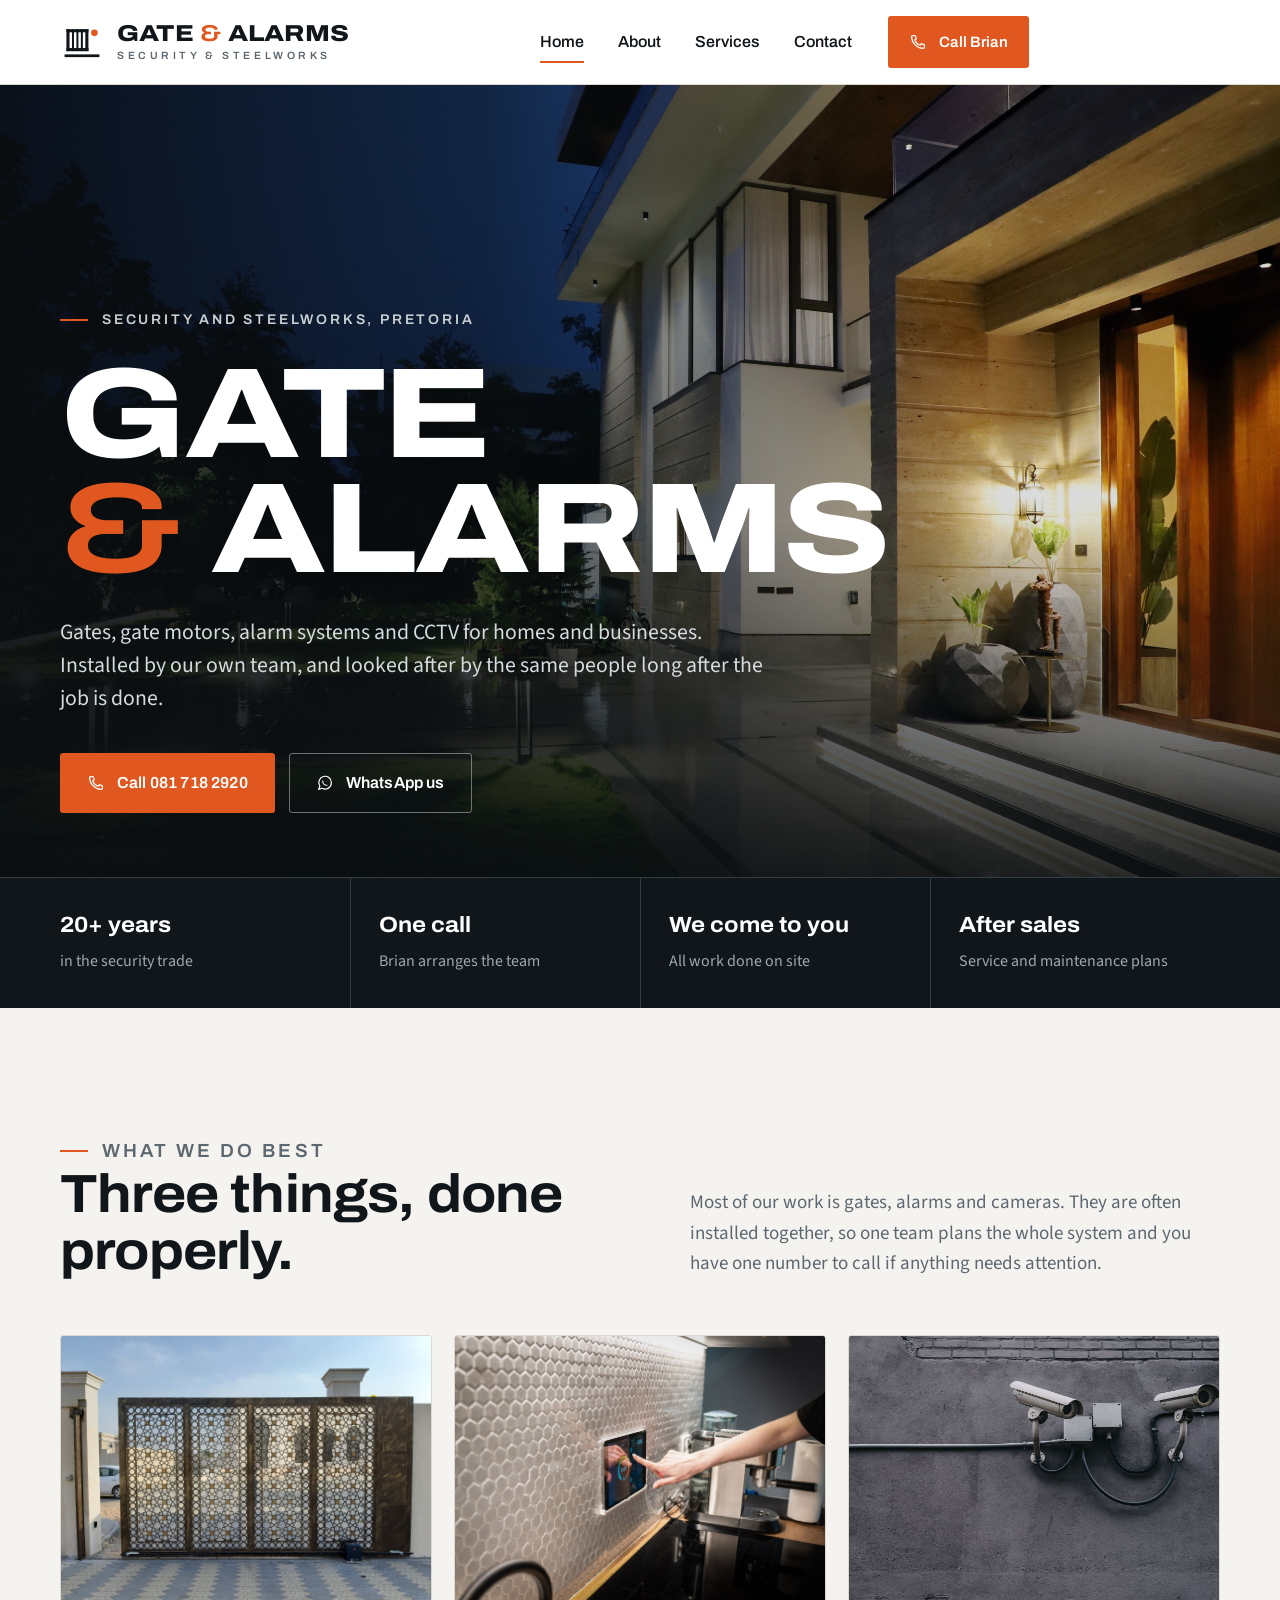
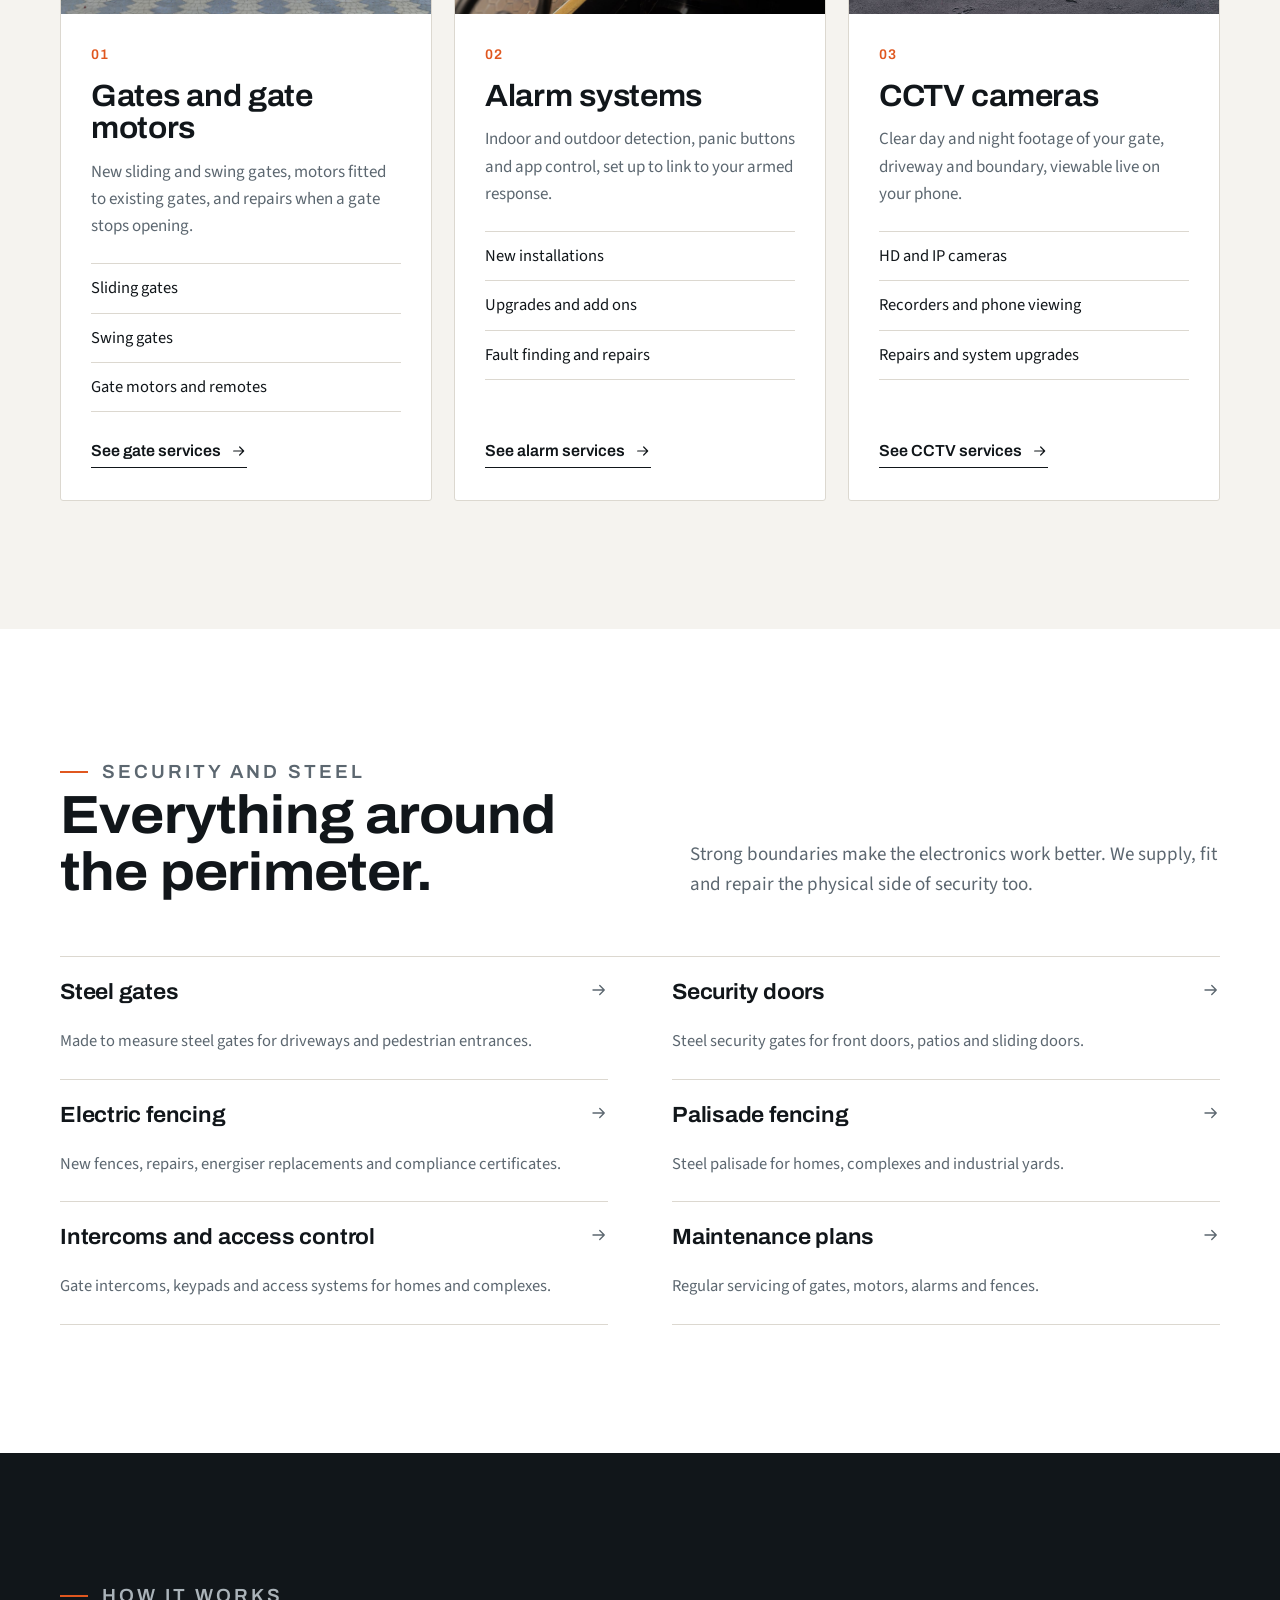
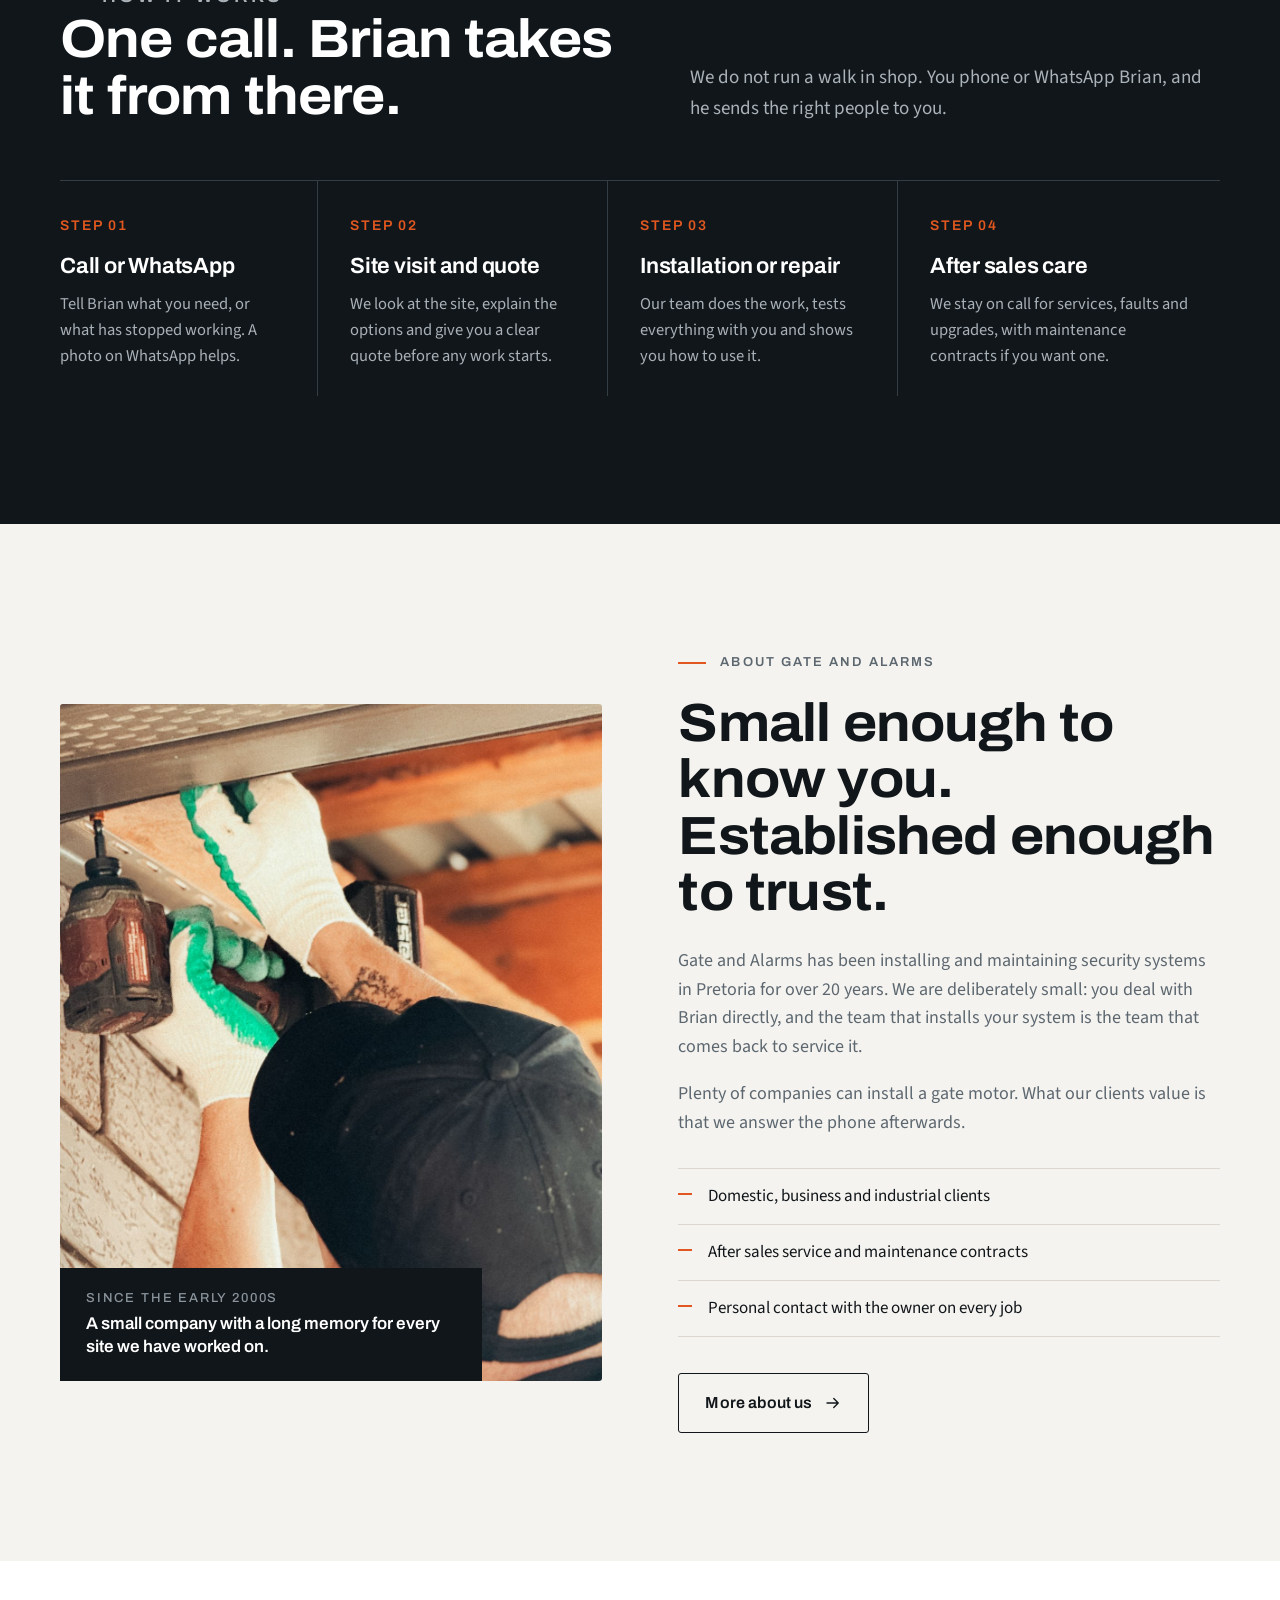
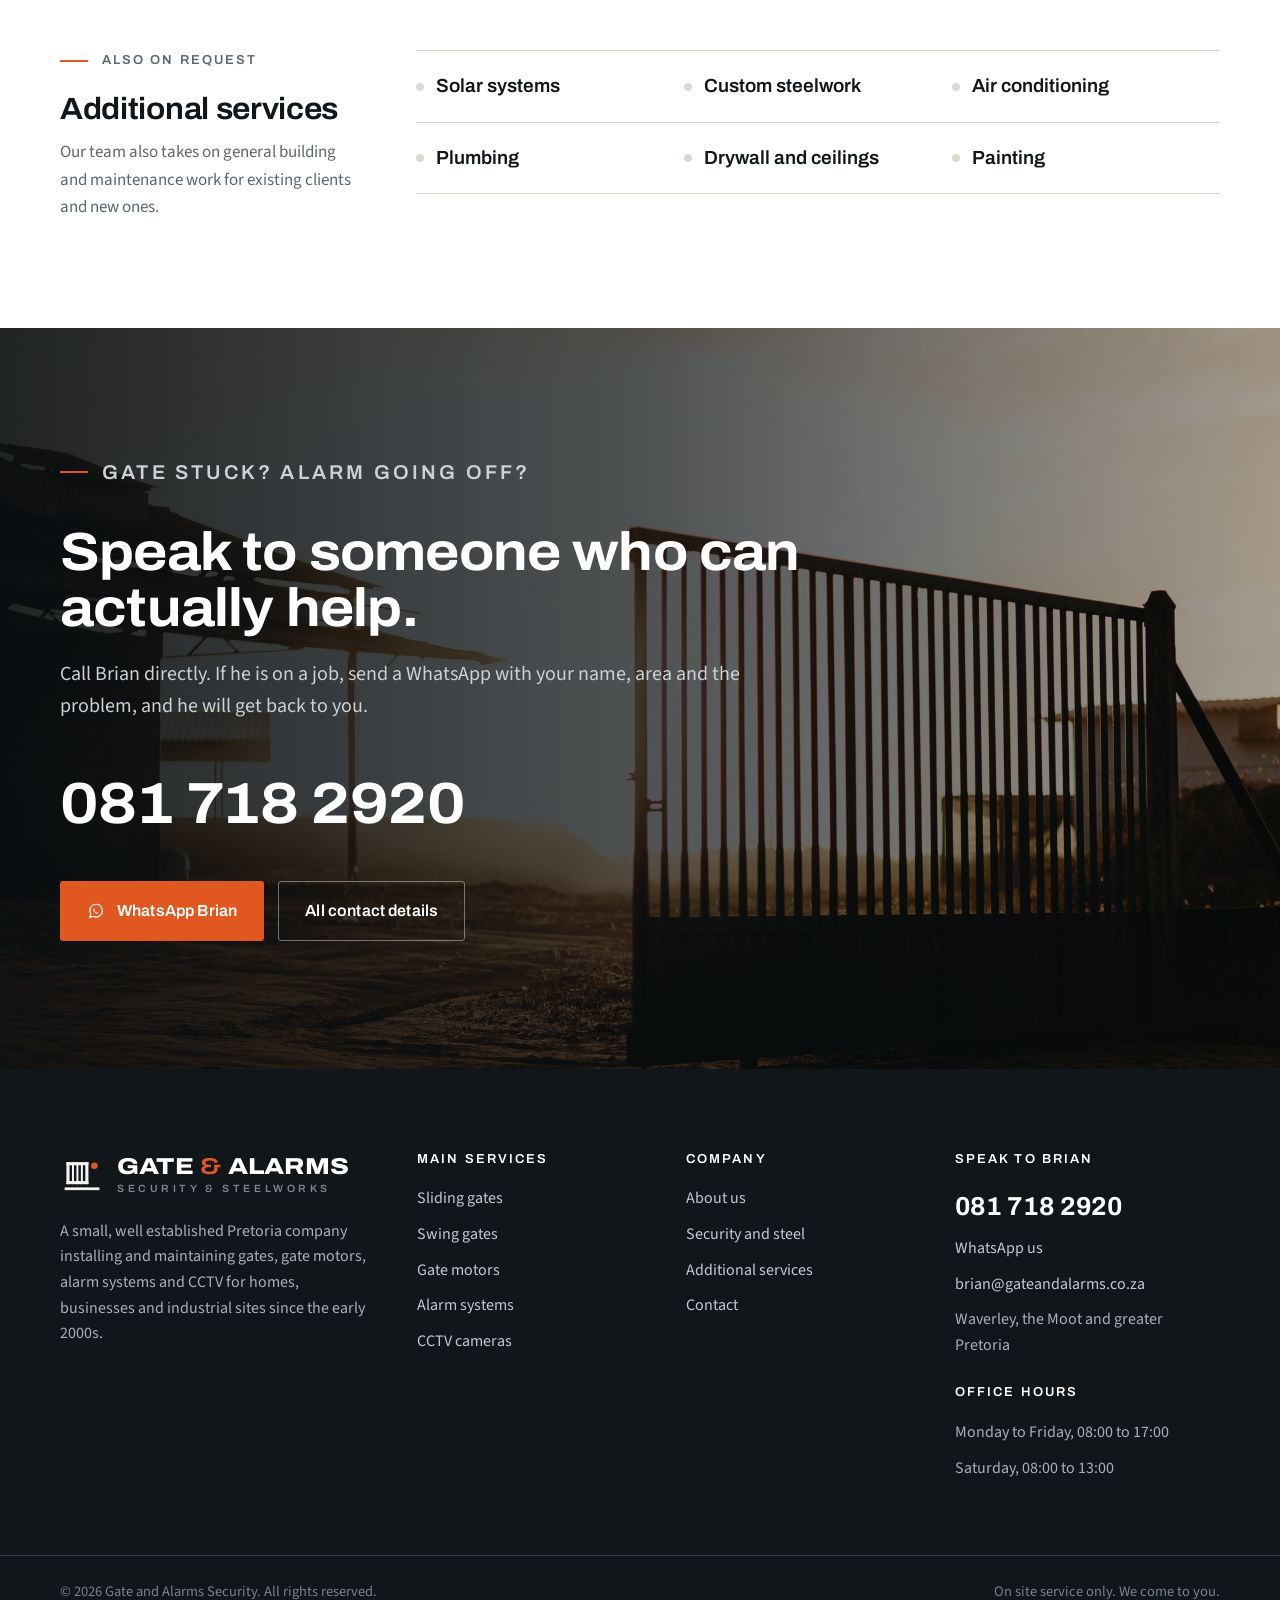
==== index.html @ 20f2a8ad "Gate and Alarms Security website Static four page site (home, about, services, contact) with a new l" ====
<!doctype html>
<html lang="en-ZA">
<head>
<meta charset="utf-8">
<meta name="viewport" content="width=device-width, initial-scale=1">
<title>Gate and Alarms Security | Gates, alarms and CCTV in Pretoria</title>
<meta name="description" content="Gate automation, gate motors, alarm systems and CCTV installed and maintained in Waverley, the Moot and greater Pretoria. Over 20 years in business. Call Brian on 081 718 2920.">
<meta name="theme-color" content="#11161a">
<meta property="og:title" content="Gate and Alarms Security | Gates, alarms and CCTV in Pretoria">
<meta property="og:description" content="Gate automation, gate motors, alarm systems and CCTV installed and maintained in Waverley, the Moot and greater Pretoria. Over 20 years in business. Call Brian on 081 718 2920.">
<meta property="og:type" content="website">
<meta property="og:image" content="assets/img/hero-house-night.jpg">
<link rel="icon" href="assets/brand/favicon.svg" type="image/svg+xml">
<link rel="icon" href="assets/brand/favicon-32.png" sizes="32x32" type="image/png">
<link rel="apple-touch-icon" href="assets/brand/apple-touch-icon.png">
<link rel="preconnect" href="https://fonts.googleapis.com">
<link rel="preconnect" href="https://fonts.gstatic.com" crossorigin>
<link href="https://fonts.googleapis.com/css2?family=Archivo:wdth,wght@62..125,400..900&amp;family=Source+Sans+3:wght@400;500;600&amp;display=swap" rel="stylesheet">
<link rel="stylesheet" href="assets/css/site.css">
<script type="application/ld+json">
{
  "@context": "https://schema.org",
  "@type": "LocalBusiness",
  "name": "Gate and Alarms Security",
  "description": "Gate automation, alarm systems, CCTV and steelwork for homes and businesses in Pretoria.",
  "telephone": "+27817182920",
  "email": "brian@gateandalarms.co.za",
  "url": "https://gateandalarms.co.za/",
  "areaServed": ["Waverley", "Pretoria Moot", "Pretoria"],
  "logo": "https://gateandalarms.co.za/assets/brand/icon-512.png"
}
</script>
</head>
<body data-page="index.html">
<header class="site-header">
  <div class="wrap">
    <a class="brand" href="index.html" aria-label="Gate and Alarms, home">
      <img src="assets/brand/mark.svg" alt="" width="44" height="44">
      <span class="brand-text">
        <span class="brand-name">Gate <em>&amp;</em> Alarms</span>
        <span class="brand-sub">Security &amp; Steelworks</span>
      </span>
    </a>
    <button class="nav-toggle" type="button" aria-label="Open menu" aria-expanded="false" aria-controls="site-nav"><span></span></button>
    <nav class="nav" id="site-nav" aria-label="Main">
      <div class="nav-links">
          <a href="index.html" aria-current="page">Home</a>
          <a href="about.html">About</a>
          <a href="services.html">Services</a>
          <a href="contact.html">Contact</a>
      </div>
      <a class="btn btn-signal" href="tel:+27817182920"><svg viewBox="0 0 24 24" fill="none" stroke="currentColor" stroke-width="1.6" stroke-linecap="round" stroke-linejoin="round" aria-hidden="true"><path d="M5 3.5h3.2l1.6 4.2-2.1 1.3a11 11 0 0 0 7.3 7.3l1.3-2.1 4.2 1.6V19a1.6 1.6 0 0 1-1.7 1.6A16.6 16.6 0 0 1 3.4 5.2 1.6 1.6 0 0 1 5 3.5z"/></svg>Call Brian</a>
    </nav>
    <div class="nav-scrim"></div>
  </div>
</header>
<main>
  <section class="hero">
    <div class="hero-media">
      <img src="assets/img/hero-house-night.jpg" alt="A modern home lit up at night" fetchpriority="high">
    </div>
    <div class="wrap">
      <p class="hero-kicker">Security and steelworks, Pretoria</p>
      <h1 class="hero-title"><span class="line">Gate</span><span class="line"><span class="amp">&amp;</span> Alarms</span></h1>
      <p class="hero-copy">Gates, gate motors, alarm systems and CCTV for homes and businesses. Installed by our own team, and looked after by the same people long after the job is done.</p>
      <div class="hero-actions">
        <a class="btn btn-signal" href="tel:+27817182920"><svg viewBox="0 0 24 24" fill="none" stroke="currentColor" stroke-width="1.6" stroke-linecap="round" stroke-linejoin="round" aria-hidden="true"><path d="M5 3.5h3.2l1.6 4.2-2.1 1.3a11 11 0 0 0 7.3 7.3l1.3-2.1 4.2 1.6V19a1.6 1.6 0 0 1-1.7 1.6A16.6 16.6 0 0 1 3.4 5.2 1.6 1.6 0 0 1 5 3.5z"/></svg>Call 081 718 2920</a>
        <a class="btn btn-ghost" href="https://wa.me/27817182920" target="_blank" rel="noopener"><svg viewBox="0 0 24 24" fill="none" stroke="currentColor" stroke-width="1.6" stroke-linecap="round" stroke-linejoin="round" aria-hidden="true"><path d="M20.5 11.6a8.4 8.4 0 0 1-12.4 7.4L3.5 20.5l1.6-4.4A8.4 8.4 0 1 1 20.5 11.6z"/><path d="M9 9.5c0 3 2.5 5.5 5.5 5.5"/></svg>WhatsApp us</a>
      </div>
    </div>
  </section>

  <div class="facts">
    <div class="wrap">
      <div class="fact"><strong>20+ years</strong><span>in the security trade</span></div>
      <div class="fact"><strong>One call</strong><span>Brian arranges the team</span></div>
      <div class="fact"><strong>We come to you</strong><span>All work done on site</span></div>
      <div class="fact"><strong>After sales</strong><span>Service and maintenance plans</span></div>
    </div>
  </div>

  <section class="section">
    <div class="wrap">
      <div class="section-head reveal">
        <div>
          <p class="label">What we do best</p>
          <h2 class="h-lg">Three things, done properly.</h2>
        </div>
        <p>Most of our work is gates, alarms and cameras. They are often installed together, so one team plans the whole system and you have one number to call if anything needs attention.</p>
      </div>

      <div class="core">
        <a class="core-card reveal" href="services.html#gates">
          <figure><img src="assets/img/sliding-gate.jpg" alt="An automated sliding gate with a decorative steel panel" loading="lazy"></figure>
          <div class="core-body">
            <span class="num">01</span>
            <h3 class="h-md">Gates and gate motors</h3>
            <p>New sliding and swing gates, motors fitted to existing gates, and repairs when a gate stops opening.</p>
            <ul>
              <li>Sliding gates</li>
              <li>Swing gates</li>
              <li>Gate motors and remotes</li>
            </ul>
            <span class="arrow-link">See gate services <svg viewBox="0 0 24 24" fill="none" stroke="currentColor" stroke-width="1.8" stroke-linecap="round" stroke-linejoin="round" aria-hidden="true"><path d="M4 12h15M13 6l6 6-6 6"/></svg></span>
          </div>
        </a>
        <a class="core-card reveal" href="services.html#alarm-systems">
          <figure><img src="assets/img/alarm-panel.jpg" alt="A homeowner using a wall mounted touchscreen security panel" loading="lazy"></figure>
          <div class="core-body">
            <span class="num">02</span>
            <h3 class="h-md">Alarm systems</h3>
            <p>Indoor and outdoor detection, panic buttons and app control, set up to link to your armed response.</p>
            <ul>
              <li>New installations</li>
              <li>Upgrades and add ons</li>
              <li>Fault finding and repairs</li>
            </ul>
            <span class="arrow-link">See alarm services <svg viewBox="0 0 24 24" fill="none" stroke="currentColor" stroke-width="1.8" stroke-linecap="round" stroke-linejoin="round" aria-hidden="true"><path d="M4 12h15M13 6l6 6-6 6"/></svg></span>
          </div>
        </a>
        <a class="core-card reveal" href="services.html#cctv">
          <figure><img src="assets/img/cctv-wall.jpg" alt="Two security cameras mounted on a grey wall" loading="lazy"></figure>
          <div class="core-body">
            <span class="num">03</span>
            <h3 class="h-md">CCTV cameras</h3>
            <p>Clear day and night footage of your gate, driveway and boundary, viewable live on your phone.</p>
            <ul>
              <li>HD and IP cameras</li>
              <li>Recorders and phone viewing</li>
              <li>Repairs and system upgrades</li>
            </ul>
            <span class="arrow-link">See CCTV services <svg viewBox="0 0 24 24" fill="none" stroke="currentColor" stroke-width="1.8" stroke-linecap="round" stroke-linejoin="round" aria-hidden="true"><path d="M4 12h15M13 6l6 6-6 6"/></svg></span>
          </div>
        </a>
      </div>
    </div>
  </section>

  <section class="section section-white">
    <div class="wrap">
      <div class="section-head reveal">
        <div>
          <p class="label">Security and steel</p>
          <h2 class="h-lg">Everything around the perimeter.</h2>
        </div>
        <p>Strong boundaries make the electronics work better. We supply, fit and repair the physical side of security too.</p>
      </div>
      <div class="ruled reveal">
        <a href="services.html#steel-gates"><h3>Steel gates</h3><svg viewBox="0 0 24 24" fill="none" stroke="currentColor" stroke-width="1.8" stroke-linecap="round" stroke-linejoin="round" aria-hidden="true"><path d="M4 12h15M13 6l6 6-6 6"/></svg><p>Made to measure steel gates for driveways and pedestrian entrances.</p></a>
        <a href="services.html#security-doors"><h3>Security doors</h3><svg viewBox="0 0 24 24" fill="none" stroke="currentColor" stroke-width="1.8" stroke-linecap="round" stroke-linejoin="round" aria-hidden="true"><path d="M4 12h15M13 6l6 6-6 6"/></svg><p>Steel security gates for front doors, patios and sliding doors.</p></a>
        <a href="services.html#electric-fencing"><h3>Electric fencing</h3><svg viewBox="0 0 24 24" fill="none" stroke="currentColor" stroke-width="1.8" stroke-linecap="round" stroke-linejoin="round" aria-hidden="true"><path d="M4 12h15M13 6l6 6-6 6"/></svg><p>New fences, repairs, energiser replacements and compliance certificates.</p></a>
        <a href="services.html#palisade-fencing"><h3>Palisade fencing</h3><svg viewBox="0 0 24 24" fill="none" stroke="currentColor" stroke-width="1.8" stroke-linecap="round" stroke-linejoin="round" aria-hidden="true"><path d="M4 12h15M13 6l6 6-6 6"/></svg><p>Steel palisade for homes, complexes and industrial yards.</p></a>
        <a href="services.html#access-control"><h3>Intercoms and access control</h3><svg viewBox="0 0 24 24" fill="none" stroke="currentColor" stroke-width="1.8" stroke-linecap="round" stroke-linejoin="round" aria-hidden="true"><path d="M4 12h15M13 6l6 6-6 6"/></svg><p>Gate intercoms, keypads and access systems for homes and complexes.</p></a>
        <a href="services.html#maintenance"><h3>Maintenance plans</h3><svg viewBox="0 0 24 24" fill="none" stroke="currentColor" stroke-width="1.8" stroke-linecap="round" stroke-linejoin="round" aria-hidden="true"><path d="M4 12h15M13 6l6 6-6 6"/></svg><p>Regular servicing of gates, motors, alarms and fences.</p></a>
      </div>
    </div>
  </section>

  <section class="section section-dark on-dark">
    <div class="wrap">
      <div class="section-head reveal">
        <div>
          <p class="label">How it works</p>
          <h2 class="h-lg">One call. Brian takes it from there.</h2>
        </div>
        <p>We do not run a walk in shop. You phone or WhatsApp Brian, and he sends the right people to you.</p>
      </div>
      <div class="steps reveal">
        <div class="step"><span class="n">STEP 01</span><h3>Call or WhatsApp</h3><p>Tell Brian what you need, or what has stopped working. A photo on WhatsApp helps.</p></div>
        <div class="step"><span class="n">STEP 02</span><h3>Site visit and quote</h3><p>We look at the site, explain the options and give you a clear quote before any work starts.</p></div>
        <div class="step"><span class="n">STEP 03</span><h3>Installation or repair</h3><p>Our team does the work, tests everything with you and shows you how to use it.</p></div>
        <div class="step"><span class="n">STEP 04</span><h3>After sales care</h3><p>We stay on call for services, faults and upgrades, with maintenance contracts if you want one.</p></div>
      </div>
    </div>
  </section>

  <section class="section">
    <div class="wrap split">
      <div class="split-media reveal">
        <img src="assets/img/technician.jpg" alt="A technician installing a fitting under a roof overhang" loading="lazy">
        <div class="caption"><small>Since the early 2000s</small>A small company with a long memory for every site we have worked on.</div>
      </div>
      <div class="split-body reveal">
        <p class="label">About Gate and Alarms</p>
        <h2 class="h-lg">Small enough to know you. Established enough to trust.</h2>
        <p>Gate and Alarms has been installing and maintaining security systems in Pretoria for over 20 years. We are deliberately small: you deal with Brian directly, and the team that installs your system is the team that comes back to service it.</p>
        <p>Plenty of companies can install a gate motor. What our clients value is that we answer the phone afterwards.</p>
        <ul class="checks">
          <li>Domestic, business and industrial clients</li>
          <li>After sales service and maintenance contracts</li>
          <li>Personal contact with the owner on every job</li>
        </ul>
        <a class="btn btn-line" href="about.html">More about us <svg viewBox="0 0 24 24" fill="none" stroke="currentColor" stroke-width="1.8" stroke-linecap="round" stroke-linejoin="round" aria-hidden="true"><path d="M4 12h15M13 6l6 6-6 6"/></svg></a>
      </div>
    </div>
  </section>

  <section class="section-tight section-white">
    <div class="wrap extras">
      <div class="reveal">
        <p class="label">Also on request</p>
        <h2 class="h-md">Additional services</h2>
        <p style="color:var(--steel);margin-top:14px;font-size:17px">Our team also takes on general building and maintenance work for existing clients and new ones.</p>
      </div>
      <div class="extras-list reveal">
        <a href="services.html#solar">Solar systems</a>
        <a href="services.html#custom-steelwork">Custom steelwork</a>
        <a href="services.html#air-conditioning">Air conditioning</a>
        <a href="services.html#plumbing">Plumbing</a>
        <a href="services.html#drywall">Drywall and ceilings</a>
        <a href="services.html#painting">Painting</a>
      </div>
    </div>
  </section>

  <section class="band">
    <img src="assets/img/gate-sunset.jpg" alt="" loading="lazy">
    <div class="wrap">
      <p class="label">Gate stuck? Alarm going off?</p>
      <h2 class="h-lg">Speak to someone who can actually help.</h2>
      <p>Call Brian directly. If he is on a job, send a WhatsApp with your name, area and the problem, and he will get back to you.</p>
      <a class="phone-big" href="tel:+27817182920">081 718 2920</a>
      <div class="hero-actions">
        <a class="btn btn-signal" href="https://wa.me/27817182920" target="_blank" rel="noopener"><svg viewBox="0 0 24 24" fill="none" stroke="currentColor" stroke-width="1.6" stroke-linecap="round" stroke-linejoin="round" aria-hidden="true"><path d="M20.5 11.6a8.4 8.4 0 0 1-12.4 7.4L3.5 20.5l1.6-4.4A8.4 8.4 0 1 1 20.5 11.6z"/><path d="M9 9.5c0 3 2.5 5.5 5.5 5.5"/></svg>WhatsApp Brian</a>
        <a class="btn btn-ghost" href="contact.html">All contact details</a>
      </div>
    </div>
  </section>
</main>
<footer class="site-footer">
  <div class="wrap">
    <div class="footer-grid">
      <div class="footer-about">
        <a class="brand" href="index.html" aria-label="Gate and Alarms, home">
      <img src="assets/brand/mark-light.svg" alt="" width="44" height="44">
      <span class="brand-text">
        <span class="brand-name">Gate <em>&amp;</em> Alarms</span>
        <span class="brand-sub">Security &amp; Steelworks</span>
      </span>
    </a>
        <p>A small, well established Pretoria company installing and maintaining gates, gate motors, alarm systems and CCTV for homes, businesses and industrial sites since the early 2000s.</p>
      </div>
      <div>
        <h4>Main services</h4>
        <ul>
          <li><a href="services.html#sliding-gates">Sliding gates</a></li>
          <li><a href="services.html#swing-gates">Swing gates</a></li>
          <li><a href="services.html#gate-motors">Gate motors</a></li>
          <li><a href="services.html#alarm-systems">Alarm systems</a></li>
          <li><a href="services.html#cctv">CCTV cameras</a></li>
        </ul>
      </div>
      <div>
        <h4>Company</h4>
        <ul>
          <li><a href="about.html">About us</a></li>
          <li><a href="services.html#security">Security and steel</a></li>
          <li><a href="services.html#additional">Additional services</a></li>
          <li><a href="contact.html">Contact</a></li>
        </ul>
      </div>
      <div>
        <h4>Speak to Brian</h4>
        <a class="footer-phone" href="tel:+27817182920">081 718 2920</a>
        <ul>
          <li><a href="https://wa.me/27817182920" target="_blank" rel="noopener">WhatsApp us</a></li>
          <li><a href="mailto:brian@gateandalarms.co.za">brian@gateandalarms.co.za</a></li>
          <li>Waverley, the Moot and greater Pretoria</li>
        </ul>
        <h4 style="margin-top:28px">Office hours</h4>
        <ul>
          <li>Monday to Friday, 08:00 to 17:00</li>
          <li>Saturday, 08:00 to 13:00</li>
        </ul>
      </div>
    </div>
  </div>
  <div class="footer-base">
    <div class="wrap">
      <span>&copy; <span data-year>2026</span> Gate and Alarms Security. All rights reserved.</span>
      <span>On site service only. We come to you.</span>
    </div>
  </div>
</footer>
<div class="float-call">
  <a class="btn btn-signal" href="tel:+27817182920"><svg viewBox="0 0 24 24" fill="none" stroke="currentColor" stroke-width="1.6" stroke-linecap="round" stroke-linejoin="round" aria-hidden="true"><path d="M5 3.5h3.2l1.6 4.2-2.1 1.3a11 11 0 0 0 7.3 7.3l1.3-2.1 4.2 1.6V19a1.6 1.6 0 0 1-1.7 1.6A16.6 16.6 0 0 1 3.4 5.2 1.6 1.6 0 0 1 5 3.5z"/></svg>Call</a>
  <a class="btn btn-ink" href="https://wa.me/27817182920" target="_blank" rel="noopener"><svg viewBox="0 0 24 24" fill="none" stroke="currentColor" stroke-width="1.6" stroke-linecap="round" stroke-linejoin="round" aria-hidden="true"><path d="M20.5 11.6a8.4 8.4 0 0 1-12.4 7.4L3.5 20.5l1.6-4.4A8.4 8.4 0 1 1 20.5 11.6z"/><path d="M9 9.5c0 3 2.5 5.5 5.5 5.5"/></svg>WhatsApp</a>
</div>
<script src="assets/js/site.js"></script>
</body>
</html>
---- assets/css/site.css ----
/* Gate & Alarms Security: site styles */

:root {
  --ink: #11161a;
  --ink-2: #1a2126;
  --ink-3: #252e34;
  --steel: #5c6770;
  --steel-2: #8a949c;
  --line: #dcd8d0;
  --line-dark: #333d44;
  --paper: #f5f3ef;
  --paper-2: #ece9e3;
  --white: #ffffff;
  --signal: #e0571f;
  --signal-ink: #c44a17;

  --display: "Archivo", "Helvetica Neue", Arial, sans-serif;
  --body: "Source Sans 3", "Helvetica Neue", Arial, sans-serif;

  --wrap: 1240px;
  --gutter: clamp(16px, 4vw, 40px);
  --radius: 3px;
  --ease: cubic-bezier(.2, .7, .2, 1);
}

*, *::before, *::after { box-sizing: border-box; }
html { -webkit-text-size-adjust: 100%; scroll-behavior: smooth; scroll-padding-top: 96px; }
body {
  margin: 0;
  background: var(--paper);
  color: var(--ink);
  font-family: var(--body);
  font-size: 18px;
  line-height: 1.6;
  font-variant-numeric: lining-nums;
  -webkit-font-smoothing: antialiased;
  overflow-x: hidden;
}
img { display: block; max-width: 100%; height: auto; }
a { color: inherit; }
p { margin: 0 0 1em; }
h1, h2, h3, h4 { font-family: var(--display); margin: 0; line-height: 1.05; letter-spacing: -0.01em; }
ul { margin: 0; padding: 0; list-style: none; }
::selection { background: var(--signal); color: var(--white); }

.wrap { width: 100%; max-width: var(--wrap); margin: 0 auto; padding: 0 var(--gutter); }
.sr-only { position: absolute; width: 1px; height: 1px; overflow: hidden; clip: rect(0 0 0 0); white-space: nowrap; }

/* ---------- Type helpers ---------- */
.label {
  font-family: var(--display);
  font-size: 13px;
  font-weight: 600;
  letter-spacing: .16em;
  text-transform: uppercase;
  color: var(--steel);
  display: flex;
  align-items: center;
  gap: 14px;
  margin-bottom: 22px;
}
.label::before { content: ""; width: 28px; height: 2px; background: var(--signal); flex: none; }
.on-dark .label { color: var(--steel-2); }

.h-xl { font-size: clamp(40px, 6vw, 76px); font-weight: 700; font-stretch: 112%; letter-spacing: -0.02em; }
.h-lg { font-size: clamp(32px, 4.2vw, 54px); font-weight: 700; font-stretch: 108%; letter-spacing: -0.015em; }
.h-md { font-size: clamp(24px, 2.4vw, 32px); font-weight: 650; font-stretch: 104%; }
.h-sm { font-size: 21px; font-weight: 650; font-stretch: 102%; letter-spacing: 0; }
.lead { font-size: clamp(19px, 1.6vw, 22px); line-height: 1.55; color: var(--steel); max-width: 40em; }
.on-dark .lead { color: #b8c0c6; }
.accent { color: var(--signal); }

/* ---------- Buttons and links ---------- */
.btn {
  display: inline-flex;
  align-items: center;
  gap: 12px;
  font-family: var(--display);
  font-weight: 600;
  font-size: 16px;
  letter-spacing: .01em;
  text-decoration: none;
  padding: 16px 26px;
  border-radius: var(--radius);
  border: 1.5px solid transparent;
  transition: background .25s var(--ease), color .25s var(--ease), border-color .25s var(--ease);
  white-space: nowrap;
}
.btn svg { width: 18px; height: 18px; flex: none; }
.btn-signal { background: var(--signal); color: var(--white); }
.btn-signal:hover { background: var(--signal-ink); }
.btn-ink { background: var(--ink); color: var(--white); }
.btn-ink:hover { background: var(--ink-3); }
.btn-ghost { border-color: rgba(255,255,255,.4); color: var(--white); }
.btn-ghost:hover { border-color: var(--white); background: rgba(255,255,255,.06); }
.btn-line { border-color: var(--ink); color: var(--ink); }
.btn-line:hover { background: var(--ink); color: var(--white); }

.arrow-link {
  font-family: var(--display);
  font-weight: 600;
  font-size: 16px;
  text-decoration: none;
  display: inline-flex;
  align-items: center;
  gap: 10px;
  border-bottom: 1.5px solid currentColor;
  padding-bottom: 3px;
}
.arrow-link svg { width: 16px; height: 16px; transition: transform .25s var(--ease); }
.arrow-link:hover svg { transform: translateX(4px); }

/* ---------- Top bar ---------- */
.topbar { background: var(--ink); color: #aeb7bd; font-size: 14.5px; }
.topbar .wrap { display: flex; justify-content: space-between; align-items: center; min-height: 40px; gap: 20px; }
.topbar a { text-decoration: none; color: #d9dee1; }
.topbar a:hover { color: var(--white); }
.topbar-links { display: flex; gap: 28px; }
.topbar-links span { color: #6f7a82; margin-right: 8px; }

/* ---------- Header ---------- */
.site-header {
  position: sticky;
  top: 0;
  z-index: 50;
  background: var(--white);
  border-bottom: 1px solid var(--line);
  transition: box-shadow .3s var(--ease);
}
.site-header.scrolled { box-shadow: 0 8px 30px rgba(17,22,26,.08); }
.site-header .wrap { display: flex; align-items: center; justify-content: space-between; height: 84px; gap: 24px; }

.brand { display: flex; align-items: center; gap: 13px; text-decoration: none; color: var(--ink); }
.brand img { width: 44px; height: 44px; }
.brand-text { display: flex; flex-direction: column; line-height: 1; }
.brand-name {
  font-family: var(--display);
  font-weight: 800;
  font-stretch: 118%;
  font-size: 23px;
  letter-spacing: .01em;
  text-transform: uppercase;
}
.brand-name em { font-style: normal; color: var(--signal); font-weight: 700; }
.brand-sub {
  font-family: var(--display);
  font-size: 10.5px;
  font-weight: 600;
  letter-spacing: .34em;
  text-transform: uppercase;
  color: var(--steel);
  margin-top: 6px;
}

.nav { display: flex; align-items: center; gap: 36px; }
.nav-links { display: flex; gap: 34px; }
.nav-links a {
  font-family: var(--display);
  font-weight: 550;
  font-size: 16px;
  text-decoration: none;
  color: var(--ink);
  padding: 8px 0;
  position: relative;
}
.nav-links a::after {
  content: "";
  position: absolute;
  left: 0; right: 0; bottom: 0;
  height: 2px;
  background: var(--signal);
  transform: scaleX(0);
  transform-origin: left;
  transition: transform .3s var(--ease);
}
.nav-links a:hover::after, .nav-links a[aria-current="page"]::after { transform: scaleX(1); }
.nav .btn { padding: 13px 20px; font-size: 15px; }

.nav-toggle {
  display: none;
  background: none;
  border: 0;
  width: 44px; height: 44px;
  padding: 0;
  cursor: pointer;
  position: relative;
}
.nav-toggle span, .nav-toggle span::before, .nav-toggle span::after {
  position: absolute; left: 10px; width: 24px; height: 2px; background: var(--ink); content: "";
  transition: transform .3s var(--ease), opacity .2s;
}
.nav-toggle span { top: 21px; }
.nav-toggle span::before { left: 0; top: -7px; }
.nav-toggle span::after { left: 0; top: 7px; }
.nav-open .nav-toggle span { background: transparent; }
.nav-open .nav-toggle span::before { transform: translateY(7px) rotate(45deg); }
.nav-open .nav-toggle span::after { transform: translateY(-7px) rotate(-45deg); }

/* ---------- Hero (home) ---------- */
.hero {
  position: relative;
  color: var(--white);
  background: var(--ink);
  min-height: min(88vh, 860px);
  display: flex;
  align-items: flex-end;
  overflow: hidden;
}
.hero-media { position: absolute; inset: 0; }
.hero-media img { width: 100%; height: 100%; object-fit: cover; object-position: 60% 50%; }
.hero-media::after {
  content: "";
  position: absolute; inset: 0;
  background:
    linear-gradient(90deg, rgba(10,14,17,.92) 0%, rgba(10,14,17,.72) 38%, rgba(10,14,17,.15) 75%),
    linear-gradient(0deg, rgba(10,14,17,.85) 0%, rgba(10,14,17,0) 45%);
}
.hero .wrap { position: relative; padding-top: 120px; padding-bottom: 64px; }
.hero-kicker {
  font-family: var(--display);
  font-size: 14px;
  font-weight: 600;
  letter-spacing: .2em;
  text-transform: uppercase;
  color: #c9d0d4;
  margin-bottom: 26px;
  display: flex; align-items: center; gap: 14px;
}
.hero-kicker::before { content: ""; width: 28px; height: 2px; background: var(--signal); }
.hero-title {
  font-size: clamp(54px, 10vw, 136px);
  font-weight: 800;
  font-stretch: 122%;
  line-height: .9;
  letter-spacing: -0.025em;
  text-transform: uppercase;
  margin-bottom: 30px;
}
.hero-title .amp { color: var(--signal); font-weight: 700; }
.hero-title .line { display: block; white-space: nowrap; }
.hero-copy { font-size: clamp(19px, 1.7vw, 23px); line-height: 1.5; max-width: 33em; color: #d5dbde; margin-bottom: 38px; }
.hero-actions { display: flex; flex-wrap: wrap; gap: 14px; }

.facts { background: var(--ink); color: var(--white); border-top: 1px solid var(--line-dark); }
.facts .wrap { display: grid; grid-template-columns: repeat(4, 1fr); }
.fact { padding: 30px 28px 32px; border-left: 1px solid var(--line-dark); }
.fact:first-child { border-left: 0; padding-left: 0; }
.fact strong { display: block; font-family: var(--display); font-size: 22px; font-weight: 700; font-stretch: 108%; margin-bottom: 4px; }
.fact span { color: #9ea8af; font-size: 16px; }

/* ---------- Sections ---------- */
.section { padding: clamp(72px, 10vw, 132px) 0; }
.section-tight { padding: clamp(56px, 7vw, 92px) 0; }
.section-white { background: var(--white); }
.section-dark { background: var(--ink); color: var(--white); }
.section-head { display: grid; grid-template-columns: 1.1fr 1fr; gap: 48px; align-items: end; margin-bottom: 56px; }
.section-head p { color: var(--steel); margin: 0; font-size: 19px; }
.on-dark .section-head p, .section-dark .section-head p { color: #aab3b9; }

/* Core services: photo panels */
.core { display: grid; grid-template-columns: repeat(3, 1fr); gap: 22px; }
.core-card { display: flex; flex-direction: column; background: var(--white); text-decoration: none; color: var(--ink); border: 1px solid var(--line); border-radius: var(--radius); overflow: hidden; transition: border-color .3s var(--ease), transform .4s var(--ease); }
.core-card:hover { border-color: var(--ink); }
.core-card figure { margin: 0; aspect-ratio: 4 / 3; overflow: hidden; background: var(--paper-2); }
.core-card figure img { width: 100%; height: 100%; object-fit: cover; transition: transform .8s var(--ease); }
.core-card:hover figure img { transform: scale(1.04); }
.core-body { padding: 30px 30px 32px; display: flex; flex-direction: column; flex: 1; }
.core-body .num { font-family: var(--display); font-weight: 600; font-size: 14px; color: var(--signal); letter-spacing: .1em; margin-bottom: 14px; }
.core-body h3 { margin-bottom: 14px; }
.core-body p { color: var(--steel); font-size: 17px; }
.core-body ul { margin: 6px 0 26px; border-top: 1px solid var(--line); }
.core-body li { padding: 11px 0; border-bottom: 1px solid var(--line); font-size: 16.5px; display: flex; justify-content: space-between; gap: 12px; }
.core-body .arrow-link { margin-top: auto; align-self: flex-start; }

/* Ruled list of secondary services */
.ruled { display: grid; grid-template-columns: repeat(2, 1fr); column-gap: 64px; border-top: 1px solid var(--line); }
.ruled a, .ruled div.item {
  display: grid;
  grid-template-columns: 1fr auto;
  align-items: baseline;
  gap: 18px;
  padding: 24px 0;
  border-bottom: 1px solid var(--line);
  text-decoration: none;
  color: var(--ink);
}
.ruled h3 { font-size: 22px; font-weight: 650; font-stretch: 104%; }
.ruled p { grid-column: 1 / -1; margin: 6px 0 0; color: var(--steel); font-size: 16.5px; max-width: 34em; }
.ruled svg { width: 18px; height: 18px; color: var(--steel); transition: transform .25s var(--ease), color .25s; }
.ruled a:hover svg { transform: translateX(4px); color: var(--signal); }
.ruled a:hover h3 { color: var(--signal-ink); }

/* Process steps */
.steps { display: grid; grid-template-columns: repeat(4, 1fr); gap: 0; border-top: 1px solid var(--line-dark); }
.step { padding: 34px 32px 10px 0; border-right: 1px solid var(--line-dark); margin-right: 32px; }
.step:last-child { border-right: 0; margin-right: 0; }
.step .n { font-family: var(--display); font-weight: 600; font-size: 14px; letter-spacing: .14em; color: var(--signal); margin-bottom: 18px; display: block; }
.step h3 { font-size: 22px; font-weight: 650; margin-bottom: 12px; }
.step p { color: #a8b1b8; font-size: 16.5px; }

/* Split: image + text */
.split { display: grid; grid-template-columns: 1fr 1fr; gap: clamp(40px, 6vw, 96px); align-items: center; }
.split-media { position: relative; }
.split-media img { width: 100%; aspect-ratio: 4 / 5; object-fit: cover; border-radius: var(--radius); }
.split-media .caption {
  position: absolute; left: 0; bottom: 0;
  background: var(--ink); color: var(--white);
  padding: 22px 26px; max-width: 78%;
  font-family: var(--display); font-weight: 600; font-size: 17px; line-height: 1.35;
}
.split-media .caption small { display: block; color: var(--steel-2); font-weight: 500; font-size: 13px; letter-spacing: .14em; text-transform: uppercase; margin-bottom: 6px; }
.split-body p { color: var(--steel); }
.split-body .h-lg { margin-bottom: 26px; }

.checks { margin: 30px 0 36px; border-top: 1px solid var(--line); }
.checks li { padding: 14px 0 14px 30px; border-bottom: 1px solid var(--line); position: relative; font-size: 17px; }
.checks li::before { content: ""; position: absolute; left: 0; top: 24px; width: 14px; height: 2px; background: var(--signal); }
.section-dark .checks, .on-dark .checks { border-color: var(--line-dark); }
.section-dark .checks li, .on-dark .checks li { border-color: var(--line-dark); }

/* Additional services strip */
.extras { display: grid; grid-template-columns: 300px 1fr; gap: 56px; align-items: start; }
.extras-list { display: flex; flex-wrap: wrap; gap: 0; border-top: 1px solid var(--line); }
.extras-list a {
  flex: 1 1 33.33%;
  padding: 20px 0;
  border-bottom: 1px solid var(--line);
  font-family: var(--display);
  font-weight: 600;
  font-size: 19px;
  text-decoration: none;
  color: var(--ink);
  display: flex; align-items: center; gap: 12px;
}
.extras-list a:hover { color: var(--signal-ink); }
.extras-list a::before { content: ""; width: 8px; height: 8px; background: var(--line); border-radius: 50%; transition: background .2s; }
.extras-list a:hover::before { background: var(--signal); }

/* Photo CTA band */
.band { position: relative; color: var(--white); overflow: hidden; background: var(--ink); }
.band img { position: absolute; inset: 0; width: 100%; height: 100%; object-fit: cover; }
.band::after { content: ""; position: absolute; inset: 0; background: linear-gradient(90deg, rgba(10,14,17,.9) 0%, rgba(10,14,17,.7) 50%, rgba(10,14,17,.35) 100%); }
.band .wrap { position: relative; z-index: 1; padding-top: clamp(80px, 10vw, 130px); padding-bottom: clamp(80px, 10vw, 130px); }
.band h2 { max-width: 15em; margin-bottom: 22px; }
.band p { color: #cbd2d6; max-width: 34em; font-size: 20px; margin-bottom: 36px; }
.band .phone-big { font-family: var(--display); font-weight: 700; font-stretch: 110%; font-size: clamp(34px, 4.6vw, 58px); text-decoration: none; display: inline-block; margin-bottom: 30px; letter-spacing: -0.01em; }
.band .phone-big:hover { color: var(--signal); }

/* ---------- Page hero (inner pages) ---------- */
.page-hero { position: relative; background: var(--ink); color: var(--white); overflow: hidden; }
.page-hero img { position: absolute; inset: 0; width: 100%; height: 100%; object-fit: cover; opacity: .38; }
.page-hero::after { content: ""; position: absolute; inset: 0; background: linear-gradient(90deg, rgba(10,14,17,.85), rgba(10,14,17,.3)); }
.page-hero .wrap { position: relative; z-index: 1; padding-top: clamp(80px, 11vw, 150px); padding-bottom: clamp(56px, 7vw, 88px); }
.page-hero h1 { font-size: clamp(44px, 7vw, 96px); font-weight: 800; font-stretch: 118%; text-transform: uppercase; letter-spacing: -0.02em; line-height: .95; margin-bottom: 26px; }
.page-hero p { color: #cdd4d8; font-size: clamp(19px, 1.7vw, 22px); max-width: 36em; margin: 0; }
.crumbs { font-size: 14.5px; color: #98a2a9; margin-bottom: 28px; font-family: var(--display); letter-spacing: .04em; }
.crumbs a { color: #cdd4d8; text-decoration: none; }
.crumbs a:hover { color: var(--white); }

/* ---------- Services page ---------- */
.svc-layout { display: grid; grid-template-columns: 250px 1fr; gap: clamp(40px, 5vw, 80px); align-items: start; }
.svc-index { position: sticky; top: 116px; }
.svc-index h2 { font-size: 13px; letter-spacing: .16em; text-transform: uppercase; color: var(--steel); font-weight: 600; margin-bottom: 16px; }
.svc-index ol { list-style: none; margin: 0 0 30px; padding: 0; border-top: 1px solid var(--line); }
.svc-index li a { display: block; padding: 11px 0 11px 16px; border-bottom: 1px solid var(--line); text-decoration: none; font-size: 16px; color: var(--steel); position: relative; transition: color .2s; }
.svc-index li a::before { content: ""; position: absolute; left: 0; top: 50%; width: 6px; height: 2px; background: var(--line); transition: background .2s, width .2s; }
.svc-index li a:hover, .svc-index li a.active { color: var(--ink); }
.svc-index li a.active::before { background: var(--signal); width: 10px; }
.svc-index .side-call { background: var(--ink); color: var(--white); padding: 24px; border-radius: var(--radius); }
.svc-index .side-call p { font-size: 15.5px; color: #aab3b9; margin-bottom: 10px; }
.svc-index .side-call a { font-family: var(--display); font-weight: 700; font-size: 22px; text-decoration: none; }
.svc-index .side-call a:hover { color: var(--signal); }

.svc-group { padding-bottom: clamp(64px, 8vw, 110px); margin-bottom: clamp(64px, 8vw, 110px); border-bottom: 1px solid var(--line); }
.svc-group:last-child { border-bottom: 0; margin-bottom: 0; padding-bottom: 0; }
.svc-group-head { display: grid; grid-template-columns: 1fr; gap: 18px; margin-bottom: 40px; }
.svc-group-head .lead { margin: 0; }

.svc-feature { display: grid; grid-template-columns: 1fr 1fr; gap: 0; background: var(--white); border: 1px solid var(--line); border-radius: var(--radius); overflow: hidden; margin-bottom: 26px; }
.svc-feature figure { margin: 0; min-height: 100%; background: var(--paper-2); }
.svc-feature figure img { width: 100%; height: 100%; object-fit: cover; min-height: 320px; }
.svc-feature .body { padding: clamp(28px, 3.4vw, 46px); }
.svc-feature h3 { margin-bottom: 14px; }
.svc-feature p { color: var(--steel); font-size: 17px; }
.svc-feature .tag { font-family: var(--display); font-weight: 600; font-size: 13px; letter-spacing: .14em; text-transform: uppercase; color: var(--signal-ink); margin-bottom: 12px; display: block; }
.svc-feature { grid-template-columns: 5fr 7fr; }
.svc-feature.reverse { grid-template-columns: 7fr 5fr; }
.svc-feature.reverse figure { order: 2; }

.svc-cols { display: grid; grid-template-columns: 1fr 1fr; gap: 0 40px; }
.svc-cols h4 { font-size: 13px; letter-spacing: .16em; text-transform: uppercase; color: var(--ink); font-weight: 650; margin: 20px 0 10px; }
.svc-cols ul li { font-size: 16px; padding: 7px 0 7px 22px; position: relative; color: #3d474e; border-bottom: 1px solid var(--paper-2); }
.svc-cols ul li::before { content: ""; position: absolute; left: 0; top: 18px; width: 10px; height: 2px; background: var(--signal); }

/* Accordion */
.acc { border-top: 1px solid var(--line); }
.acc-item { border-bottom: 1px solid var(--line); scroll-margin-top: 110px; }
.acc-item summary {
  list-style: none;
  cursor: pointer;
  display: grid;
  grid-template-columns: 1fr auto;
  align-items: center;
  gap: 20px;
  padding: 26px 0;
}
.acc-item summary::-webkit-details-marker { display: none; }
.acc-item summary h3 { font-size: clamp(21px, 2vw, 26px); font-weight: 650; font-stretch: 104%; }
.acc-item summary .sub { display: block; font-family: var(--body); font-size: 16.5px; color: var(--steel); margin-top: 6px; font-weight: 400; letter-spacing: 0; line-height: 1.45; }
.acc-item summary .plus { width: 22px; height: 22px; position: relative; flex: none; }
.acc-item summary .plus::before, .acc-item summary .plus::after { content: ""; position: absolute; left: 0; top: 10px; width: 22px; height: 2px; background: var(--ink); transition: transform .3s var(--ease), background .2s; }
.acc-item summary .plus::after { transform: rotate(90deg); }
.acc-item[open] summary .plus::after { transform: rotate(0deg); }
.acc-item summary:hover h3 { color: var(--signal-ink); }
.acc-item[open] summary .plus::before, .acc-item[open] summary .plus::after { background: var(--signal); }
.acc-body { padding: 0 0 34px; display: grid; grid-template-columns: 1.1fr 1fr; gap: 40px; }
.acc-body p { color: #3d474e; font-size: 17px; }
.acc-body .svc-cols { grid-template-columns: 1fr; }
.acc-body .svc-cols h4:first-child { margin-top: 0; }
.acc-body.has-img img { width: 100%; aspect-ratio: 16 / 10; object-fit: cover; border-radius: var(--radius); margin-bottom: 20px; }

/* ---------- About page ---------- */
.intro-grid { display: grid; grid-template-columns: 1fr 1.25fr; gap: clamp(40px, 6vw, 96px); }
.intro-grid .big-quote { font-family: var(--display); font-weight: 650; font-stretch: 106%; font-size: clamp(28px, 3vw, 40px); line-height: 1.2; letter-spacing: -0.01em; }
.intro-grid .big-quote em { font-style: normal; color: var(--signal-ink); }
.intro-grid p { color: #3d474e; }

.values { display: grid; grid-template-columns: repeat(3, 1fr); border-top: 2px solid var(--ink); }
.value { padding: 32px 32px 8px 0; margin-right: 32px; border-right: 1px solid var(--line); }
.value:last-child { border-right: 0; margin-right: 0; }
.value h3 { font-size: 23px; font-weight: 650; margin-bottom: 14px; }
.value p { color: var(--steel); font-size: 17px; }

.figures { display: grid; grid-template-columns: repeat(3, 1fr); gap: 0; }
.figure { padding: 10px 32px 10px 0; border-right: 1px solid var(--line-dark); margin-right: 32px; }
.figure:last-child { border-right: 0; margin-right: 0; }
.figure strong { display: block; font-family: var(--display); font-weight: 750; font-stretch: 112%; font-size: clamp(44px, 5vw, 68px); line-height: 1; margin-bottom: 14px; }
.figure strong sup { font-size: .5em; color: var(--signal); vertical-align: top; position: relative; top: .15em; }
.figure span { color: #a8b1b8; font-size: 17px; display: block; max-width: 18em; }

.clients { display: grid; grid-template-columns: repeat(3, 1fr); gap: 22px; }
.client { background: var(--white); border: 1px solid var(--line); border-radius: var(--radius); padding: 34px 32px; }
.client .tag { font-family: var(--display); font-size: 13px; font-weight: 600; letter-spacing: .14em; text-transform: uppercase; color: var(--signal-ink); display: block; margin-bottom: 14px; }
.client h3 { font-size: 24px; font-weight: 650; margin-bottom: 12px; }
.client p { color: var(--steel); font-size: 17px; margin: 0; }

/* ---------- Contact page ---------- */
.contact-grid { display: grid; grid-template-columns: 1.05fr 1fr; gap: clamp(40px, 6vw, 96px); align-items: start; }
.contact-lines { border-top: 2px solid var(--ink); }
.contact-line { display: grid; grid-template-columns: 150px 1fr; gap: 20px; padding: 26px 0; border-bottom: 1px solid var(--line); align-items: baseline; }
.contact-line .k { font-family: var(--display); font-size: 13px; font-weight: 600; letter-spacing: .16em; text-transform: uppercase; color: var(--steel); }
.contact-line .v { font-family: var(--display); font-weight: 700; font-stretch: 106%; font-size: clamp(22px, 2.4vw, 30px); line-height: 1.2; }
.contact-line .v { min-width: 0; overflow-wrap: anywhere; }
.contact-line .v a { text-decoration: none; }
.contact-line .v a:hover { color: var(--signal-ink); }
.contact-line .v small { display: block; font-family: var(--body); font-weight: 400; font-size: 16px; color: var(--steel); margin-top: 6px; font-stretch: 100%; }
.contact-line.primary .v { font-size: clamp(32px, 4vw, 50px); }
.contact-actions { display: flex; flex-wrap: wrap; gap: 12px; margin-top: 34px; }

.note-box { margin-top: 40px; padding: 26px 28px; background: var(--paper-2); border-left: 3px solid var(--signal); }
.note-box h3 { font-size: 19px; font-weight: 650; margin-bottom: 8px; }
.note-box p { margin: 0; color: #3d474e; font-size: 16.5px; }

.form-card { background: var(--ink); color: var(--white); padding: clamp(28px, 3.6vw, 48px); border-radius: var(--radius); }
.form-card h2 { margin-bottom: 10px; }
.form-card > p { color: #a8b1b8; font-size: 16.5px; margin-bottom: 30px; }
.field { margin-bottom: 20px; }
.field label { display: block; font-family: var(--display); font-size: 13px; font-weight: 600; letter-spacing: .12em; text-transform: uppercase; color: #aab3b9; margin-bottom: 9px; }
.field input, .field textarea {
  width: 100%;
  background: var(--ink-2);
  border: 1px solid var(--line-dark);
  border-radius: var(--radius);
  color: var(--white);
  font: inherit;
  font-size: 17px;
  padding: 14px 16px;
  transition: border-color .2s;
}
.field textarea { min-height: 130px; resize: vertical; }
.field input:focus, .field textarea:focus { outline: none; border-color: var(--signal); }
.field-row { display: grid; grid-template-columns: 1fr 1fr; gap: 16px; }

.chips { display: flex; flex-wrap: wrap; gap: 8px; }
.chip { position: relative; }
.chip input { position: absolute; left: 0; top: 0; width: 1px; height: 1px; opacity: 0; pointer-events: none; }
.chip span {
  display: inline-block;
  padding: 10px 16px;
  border: 1px solid var(--line-dark);
  border-radius: 40px;
  font-size: 15.5px;
  cursor: pointer;
  color: #cfd5d9;
  transition: border-color .2s, background .2s, color .2s;
  user-select: none;
}
.chip span:hover { border-color: #6a757d; }
.chip input:checked + span { background: var(--signal); border-color: var(--signal); color: var(--white); }
.chip input:focus-visible + span { outline: 2px solid var(--white); outline-offset: 2px; }
.form-actions { display: flex; flex-wrap: wrap; gap: 12px; margin-top: 28px; }
.form-actions button { cursor: pointer; font: inherit; }
.form-msg { margin-top: 14px; font-size: 15px; color: #f0a07e; min-height: 1.4em; }

.areas { display: grid; grid-template-columns: 300px 1fr; gap: 56px; }
.areas-list { columns: 3; column-gap: 40px; border-top: 1px solid var(--line); padding-top: 8px; }
.areas-list li { padding: 10px 0; border-bottom: 1px solid var(--line); break-inside: avoid; font-size: 17px; }

/* ---------- Footer ---------- */
.site-footer { background: var(--ink); color: #a8b1b8; padding: 84px 0 0; font-size: 16px; }
.footer-grid { display: grid; grid-template-columns: 1.4fr 1fr 1fr 1.2fr; gap: 48px; padding-bottom: 64px; }
.site-footer .brand { color: var(--white); margin-bottom: 22px; }
.site-footer .brand-sub { color: #7d878f; }
.site-footer h4 { font-family: var(--display); font-size: 13px; font-weight: 600; letter-spacing: .16em; text-transform: uppercase; color: var(--white); margin-bottom: 20px; }
.site-footer li { margin-bottom: 10px; }
.site-footer a { text-decoration: none; color: #c4cbd0; }
.site-footer a:hover { color: var(--white); }
.footer-about { max-width: 26em; }
.footer-phone { font-family: var(--display); font-weight: 700; font-size: 26px; color: var(--white) !important; display: inline-block; margin-bottom: 8px; }
.footer-base { border-top: 1px solid var(--line-dark); }
.footer-base .wrap { display: flex; justify-content: space-between; gap: 20px; padding-top: 24px; padding-bottom: 28px; font-size: 14.5px; color: #78838b; flex-wrap: wrap; }

/* Floating WhatsApp (mobile only) */
.float-call { display: none; }

/* ---------- Reveal ---------- */
.reveal { opacity: 0; transform: translateY(18px); transition: opacity .8s var(--ease), transform .8s var(--ease); }
.reveal.in { opacity: 1; transform: none; }
@media (prefers-reduced-motion: reduce) {
  .reveal { opacity: 1; transform: none; transition: none; }
  html { scroll-behavior: auto; }
}

/* ---------- Responsive ---------- */
@media (max-width: 1100px) {
  .nav-links { gap: 26px; }
  .footer-grid { grid-template-columns: 1fr 1fr; }
  .svc-layout { grid-template-columns: 1fr; }
  .svc-index { display: none; }
}

@media (max-width: 960px) {
  .topbar-links .hide-m { display: none; }
  .nav-toggle { display: block; }
  .nav {
    position: fixed;
    top: 0; right: 0; bottom: 0;
    width: min(380px, 88vw);
    background: var(--ink);
    flex-direction: column;
    align-items: stretch;
    justify-content: flex-start;
    gap: 0;
    padding: 100px 28px 32px;
    transform: translateX(100%);
    transition: transform .4s var(--ease);
    z-index: 60;
  }
  .nav-open .nav { transform: none; }
  .nav-links { flex-direction: column; gap: 0; margin-bottom: 28px; }
  .nav-links a { color: var(--white); font-size: 26px; font-weight: 650; padding: 16px 0; border-bottom: 1px solid var(--line-dark); }
  .nav-links a::after { display: none; }
  .nav-links a[aria-current="page"] { color: var(--signal); }
  .nav .btn { justify-content: center; padding: 16px; font-size: 16px; }
  .nav-toggle { z-index: 70; }
  .nav-open .nav-toggle span::before, .nav-open .nav-toggle span::after { background: var(--white); }
  .nav-scrim { position: fixed; inset: 0; background: rgba(10,14,17,.5); opacity: 0; pointer-events: none; transition: opacity .3s; z-index: 55; }
  .nav-open .nav-scrim { opacity: 1; pointer-events: auto; }

  .facts .wrap { grid-template-columns: 1fr 1fr; }
  .fact { padding: 24px 20px 26px; border-top: 1px solid var(--line-dark); }
  .fact:nth-child(odd) { border-left: 0; padding-left: 0; }
  .fact:nth-child(-n+2) { border-top: 0; }

  .section-head { grid-template-columns: 1fr; gap: 18px; margin-bottom: 40px; }
  .core { grid-template-columns: 1fr; }
  .core-card { display: grid; grid-template-columns: 1fr 1.2fr; }
  .core-card figure { aspect-ratio: auto; }
  .ruled { grid-template-columns: 1fr; }
  .steps { grid-template-columns: 1fr 1fr; }
  .step { border-right: 0; margin-right: 0; padding-right: 20px; border-bottom: 1px solid var(--line-dark); }
  .split { grid-template-columns: 1fr; }
  .split-media img { aspect-ratio: 16 / 11; }
  .extras { grid-template-columns: 1fr; gap: 28px; }
  .extras-list a { flex-basis: 50%; }
  .svc-feature, .svc-feature.reverse { grid-template-columns: 1fr; }
  .svc-feature.reverse figure { order: 0; }
  .svc-feature figure img { min-height: 0; aspect-ratio: 16 / 9; }
  .acc-body { grid-template-columns: 1fr; gap: 10px; }
  .intro-grid { grid-template-columns: 1fr; gap: 28px; }
  .values, .clients { grid-template-columns: 1fr; }
  .value { border-right: 0; margin-right: 0; border-bottom: 1px solid var(--line); padding-bottom: 20px; }
  .figures { grid-template-columns: 1fr; gap: 28px; }
  .figure { border-right: 0; margin-right: 0; border-bottom: 1px solid var(--line-dark); padding-bottom: 28px; }
  .figure:last-child { border-bottom: 0; }
  .contact-grid { grid-template-columns: 1fr; }
  .areas { grid-template-columns: 1fr; gap: 24px; }
  .areas-list { columns: 2; }
}

@media (max-width: 640px) {
  body { font-size: 17px; }
  .topbar { font-size: 14px; }
  .topbar-tag { display: none; }
  .topbar .wrap { justify-content: center; }
  .site-header .wrap { height: 72px; }
  .brand img { width: 38px; height: 38px; }
  .brand-name { font-size: 18px; }
  .brand-sub { font-size: 9px; letter-spacing: .28em; }
  .hero { min-height: 0; }
  .hero .wrap { padding-top: 96px; padding-bottom: 44px; }
  .hero-title { font-size: clamp(38px, 13.2vw, 72px); font-stretch: 112%; }
  .hero-actions .btn { flex: 1 1 100%; justify-content: center; }
  .core-card { grid-template-columns: 1fr; }
  .core-card figure { aspect-ratio: 16 / 10; }
  .core-body { padding: 24px 22px 26px; }
  .steps { grid-template-columns: 1fr; }
  .extras-list a { flex-basis: 100%; }
  .svc-cols { grid-template-columns: 1fr; }
  .field-row { grid-template-columns: 1fr; gap: 0; }
  .contact-line { grid-template-columns: 1fr; gap: 6px; padding: 22px 0; }
  .contact-actions .btn { flex: 1 1 100%; justify-content: center; }
  .areas-list { columns: 1; }
  .footer-grid { grid-template-columns: 1fr; gap: 36px; }
  .band .btn { width: 100%; justify-content: center; }
  .float-call {
    display: flex;
    position: fixed;
    left: 12px; right: 12px; bottom: 12px;
    z-index: 40;
    gap: 8px;
    transform: translateY(140%);
    transition: transform .4s var(--ease);
  }
  .float-call.show { transform: none; }
  .float-call a { flex: 1; justify-content: center; padding: 15px 12px; box-shadow: 0 10px 30px rgba(10,14,17,.25); }
  .site-footer { padding-bottom: 76px; }
}

/* Photo credit for CC licensed images */
.svc-feature figure.credited { position: relative; }
.svc-feature figure.credited figcaption {
  position: absolute; left: 0; right: 0; bottom: 0;
  padding: 18px 14px 8px;
  font-size: 12px; line-height: 1.3; color: #d5dbde;
  background: linear-gradient(0deg, rgba(10,14,17,.75), rgba(10,14,17,0));
}
.svc-feature figure.credited figcaption a { color: #fff; }
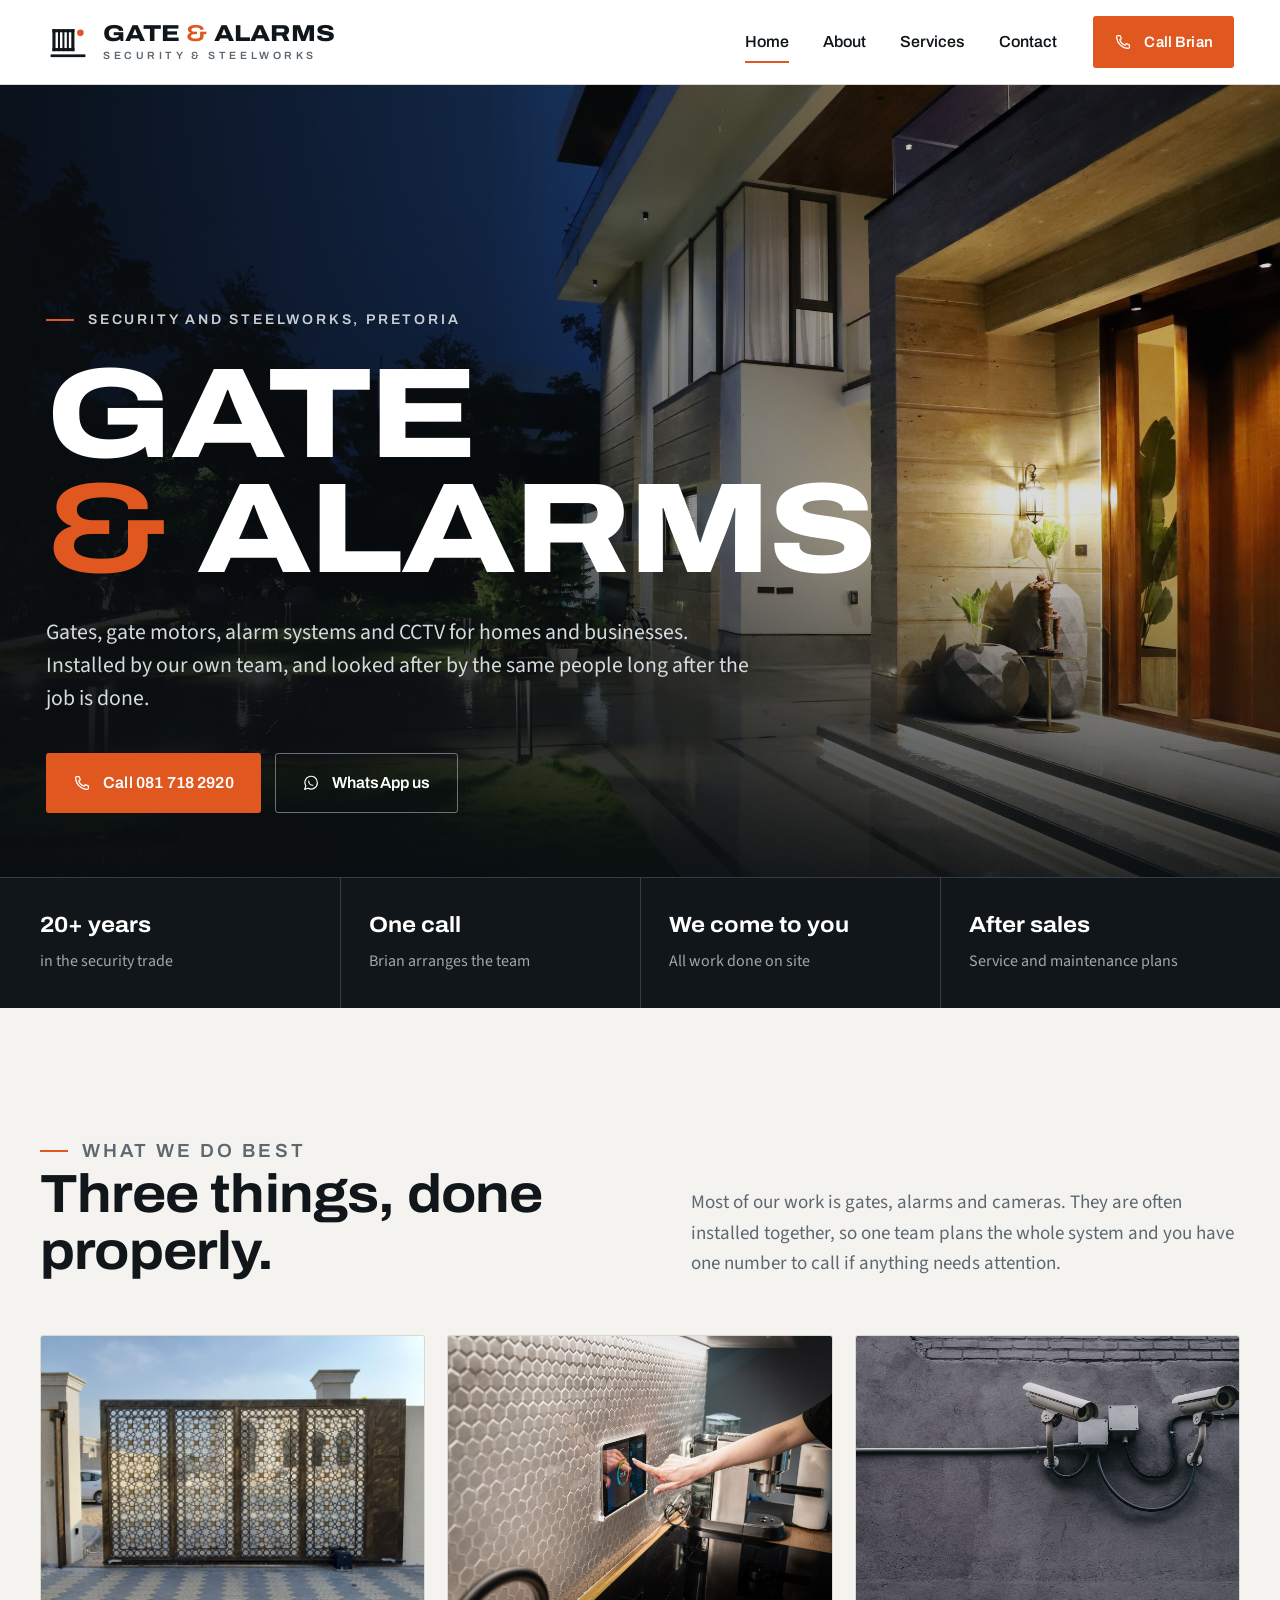
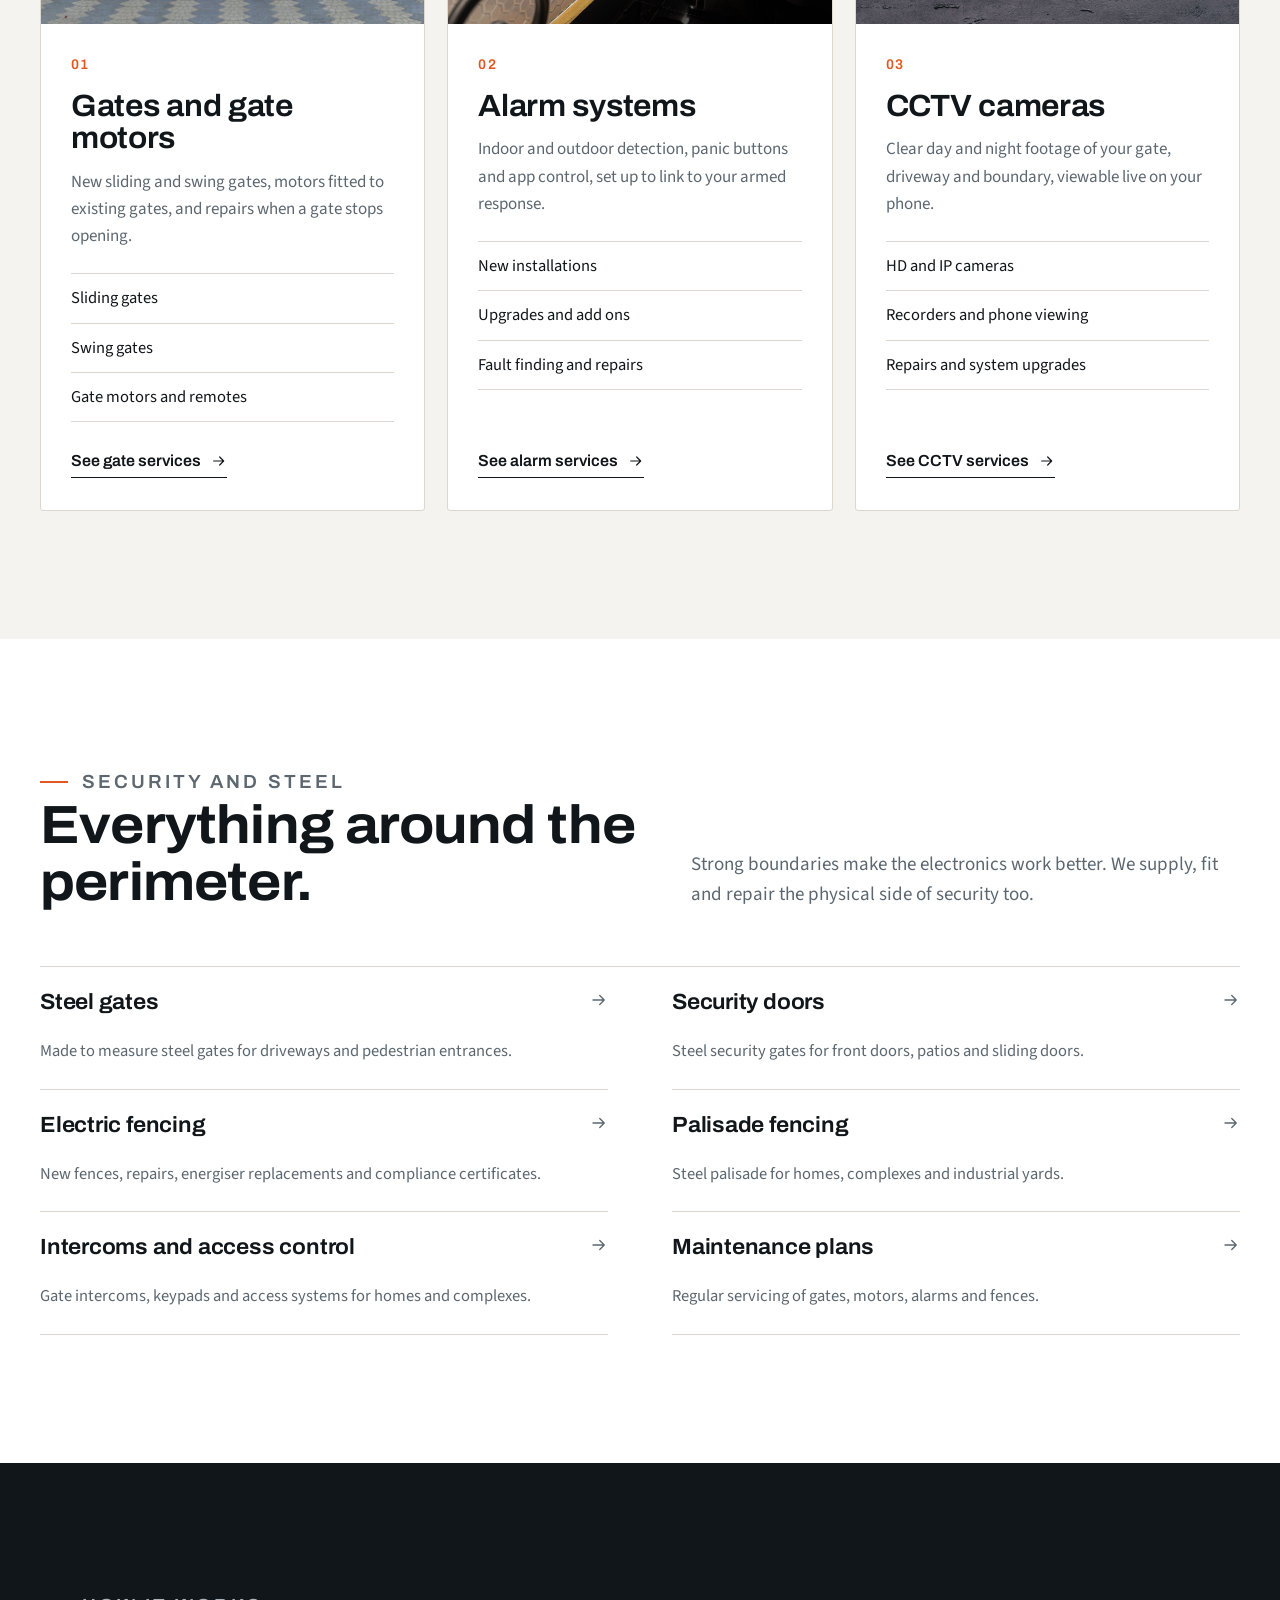
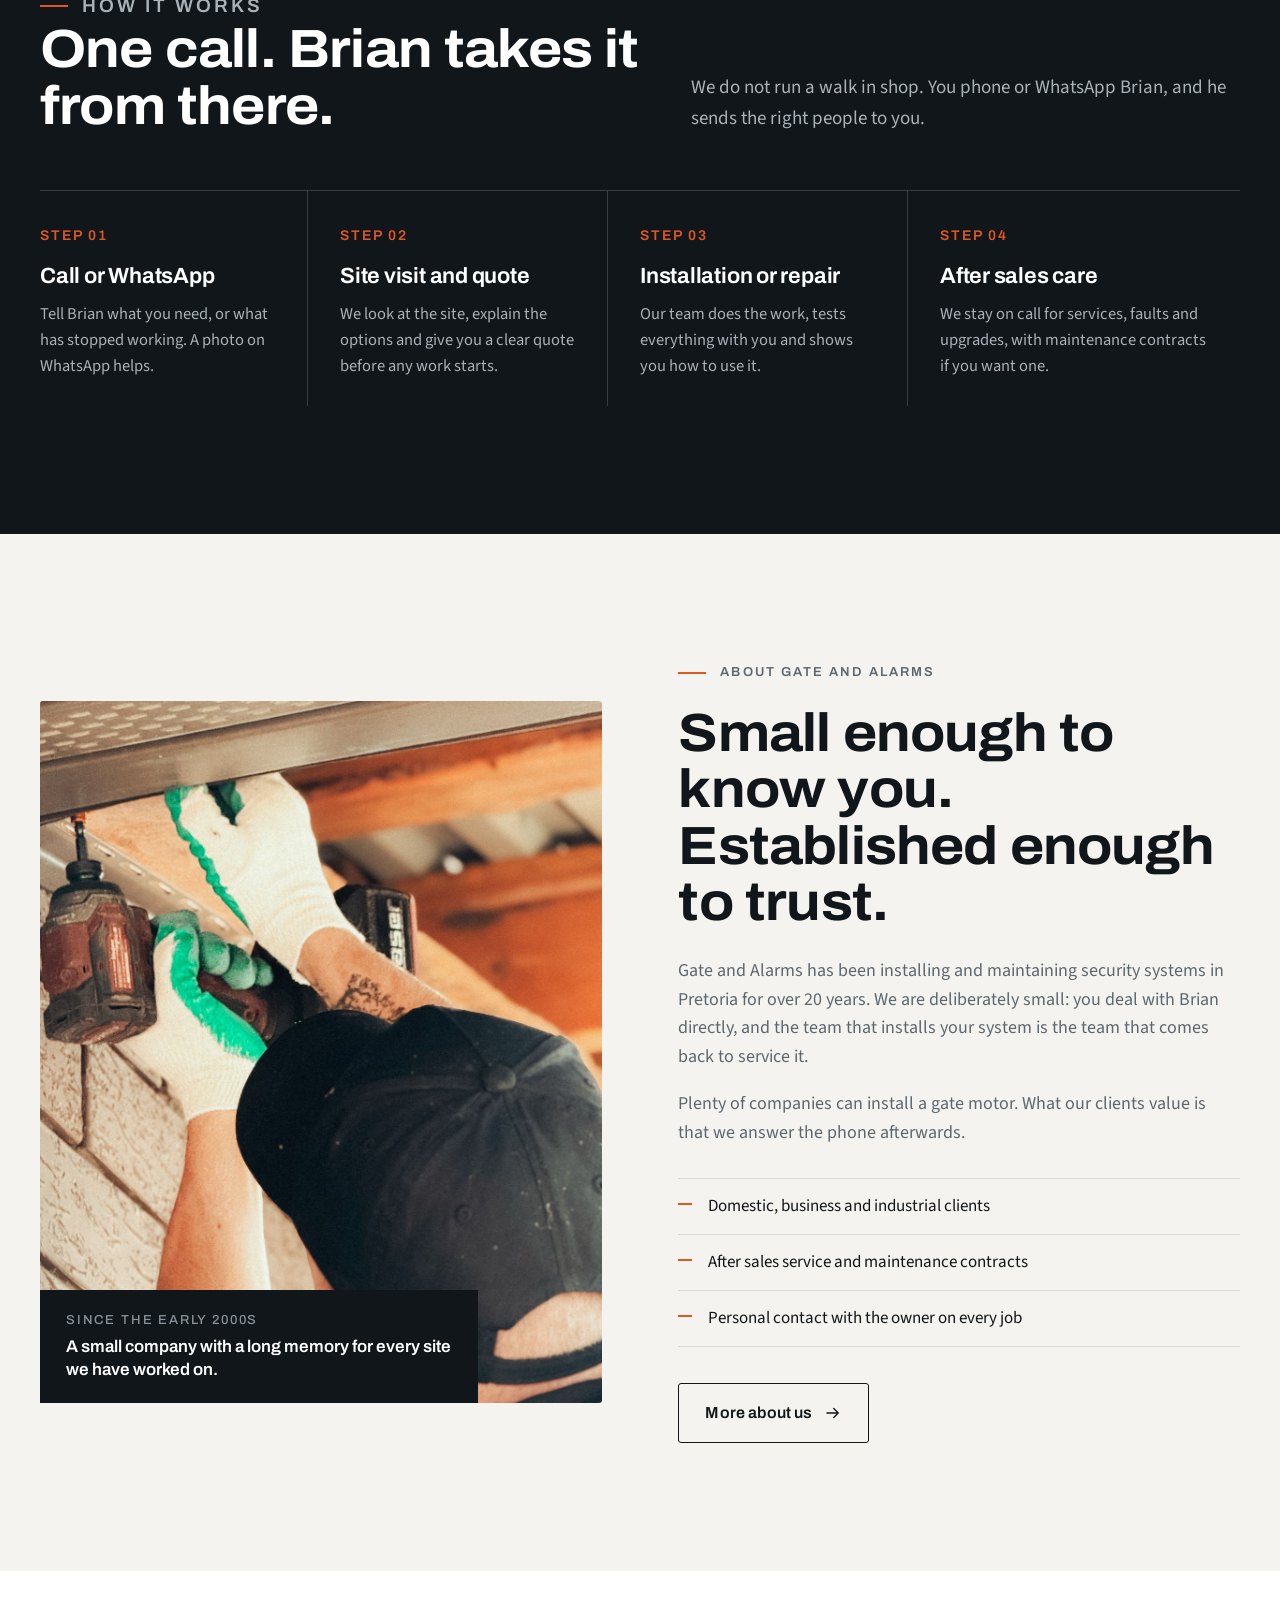
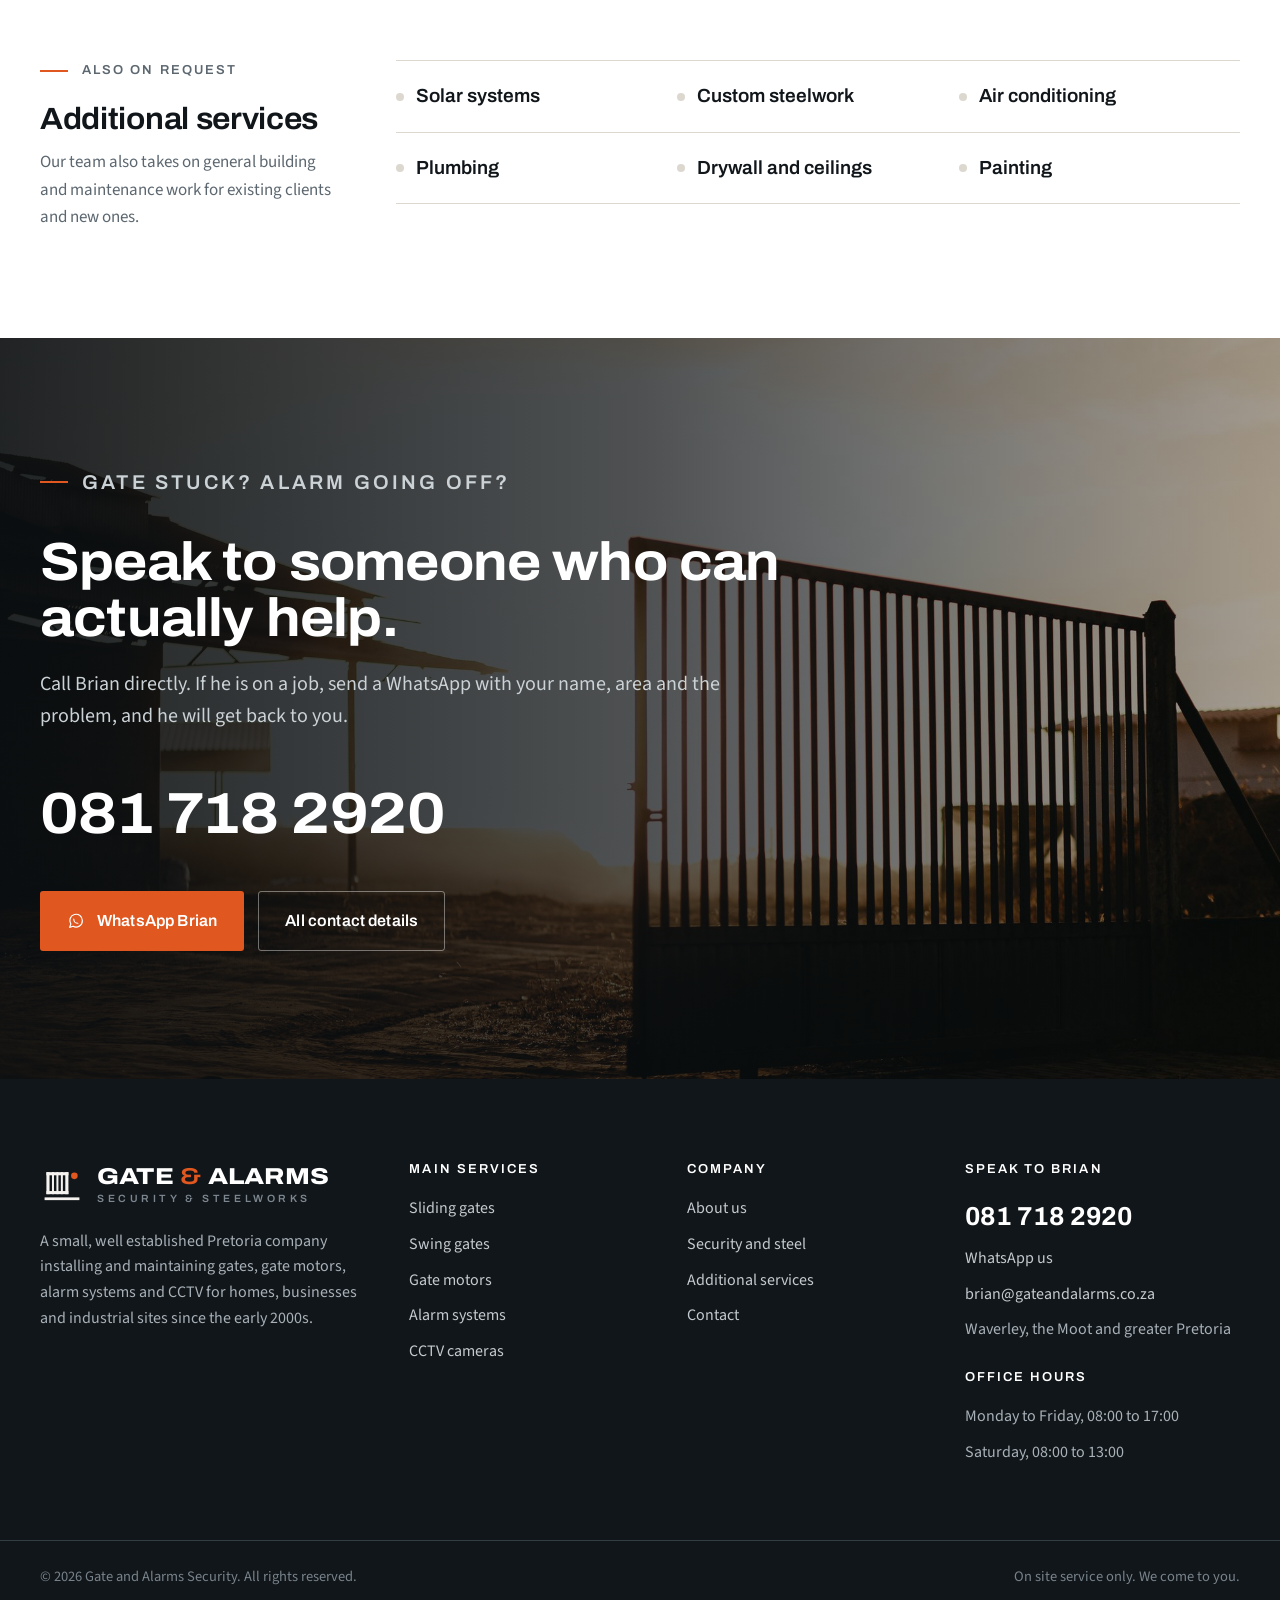
==== commit 92765578: "Align header menu to the right and widen layout on large screens The mobile menu backdrop was a flex" ====
--- a/index.html
+++ b/index.html
@@ -16,7 +16,7 @@
 <link rel="preconnect" href="https://fonts.googleapis.com">
 <link rel="preconnect" href="https://fonts.gstatic.com" crossorigin>
 <link href="https://fonts.googleapis.com/css2?family=Archivo:wdth,wght@62..125,400..900&amp;family=Source+Sans+3:wght@400;500;600&amp;display=swap" rel="stylesheet">
-<link rel="stylesheet" href="assets/css/site.css">
+<link rel="stylesheet" href="assets/css/site.css?v=4">
 <script type="application/ld+json">
 {
   "@context": "https://schema.org",
@@ -286,6 +286,6 @@
   <a class="btn btn-signal" href="tel:+27817182920"><svg viewBox="0 0 24 24" fill="none" stroke="currentColor" stroke-width="1.6" stroke-linecap="round" stroke-linejoin="round" aria-hidden="true"><path d="M5 3.5h3.2l1.6 4.2-2.1 1.3a11 11 0 0 0 7.3 7.3l1.3-2.1 4.2 1.6V19a1.6 1.6 0 0 1-1.7 1.6A16.6 16.6 0 0 1 3.4 5.2 1.6 1.6 0 0 1 5 3.5z"/></svg>Call</a>
   <a class="btn btn-ink" href="https://wa.me/27817182920" target="_blank" rel="noopener"><svg viewBox="0 0 24 24" fill="none" stroke="currentColor" stroke-width="1.6" stroke-linecap="round" stroke-linejoin="round" aria-hidden="true"><path d="M20.5 11.6a8.4 8.4 0 0 1-12.4 7.4L3.5 20.5l1.6-4.4A8.4 8.4 0 1 1 20.5 11.6z"/><path d="M9 9.5c0 3 2.5 5.5 5.5 5.5"/></svg>WhatsApp</a>
 </div>
-<script src="assets/js/site.js"></script>
+<script src="assets/js/site.js?v=4"></script>
 </body>
 </html>
--- a/assets/css/site.css
+++ b/assets/css/site.css
@@ -17,7 +17,9 @@
   --display: "Archivo", "Helvetica Neue", Arial, sans-serif;
   --body: "Source Sans 3", "Helvetica Neue", Arial, sans-serif;
 
-  --wrap: 1240px;
+  --wrap: 1360px;
+  --wrap-wide: 1760px;
+  --gutter-wide: clamp(16px, 3.6vw, 72px);
   --gutter: clamp(16px, 4vw, 40px);
   --radius: 3px;
   --ease: cubic-bezier(.2, .7, .2, 1);
@@ -128,6 +130,7 @@
   transition: box-shadow .3s var(--ease);
 }
 .site-header.scrolled { box-shadow: 0 8px 30px rgba(17,22,26,.08); }
+.site-header .wrap, .hero .wrap, .page-hero .wrap { max-width: var(--wrap-wide); padding-left: var(--gutter-wide); padding-right: var(--gutter-wide); }
 .site-header .wrap { display: flex; align-items: center; justify-content: space-between; height: 84px; gap: 24px; }
 
 .brand { display: flex; align-items: center; gap: 13px; text-decoration: none; color: var(--ink); }
@@ -175,6 +178,7 @@
 }
 .nav-links a:hover::after, .nav-links a[aria-current="page"]::after { transform: scaleX(1); }
 .nav .btn { padding: 13px 20px; font-size: 15px; }
+.nav-scrim { display: none; }
 
 .nav-toggle {
   display: none;
@@ -564,7 +568,7 @@
   .nav .btn { justify-content: center; padding: 16px; font-size: 16px; }
   .nav-toggle { z-index: 70; }
   .nav-open .nav-toggle span::before, .nav-open .nav-toggle span::after { background: var(--white); }
-  .nav-scrim { position: fixed; inset: 0; background: rgba(10,14,17,.5); opacity: 0; pointer-events: none; transition: opacity .3s; z-index: 55; }
+  .nav-scrim { display: block; position: fixed; inset: 0; background: rgba(10,14,17,.5); opacity: 0; pointer-events: none; transition: opacity .3s; z-index: 55; }
   .nav-open .nav-scrim { opacity: 1; pointer-events: auto; }
 
   .facts .wrap { grid-template-columns: 1fr 1fr; }
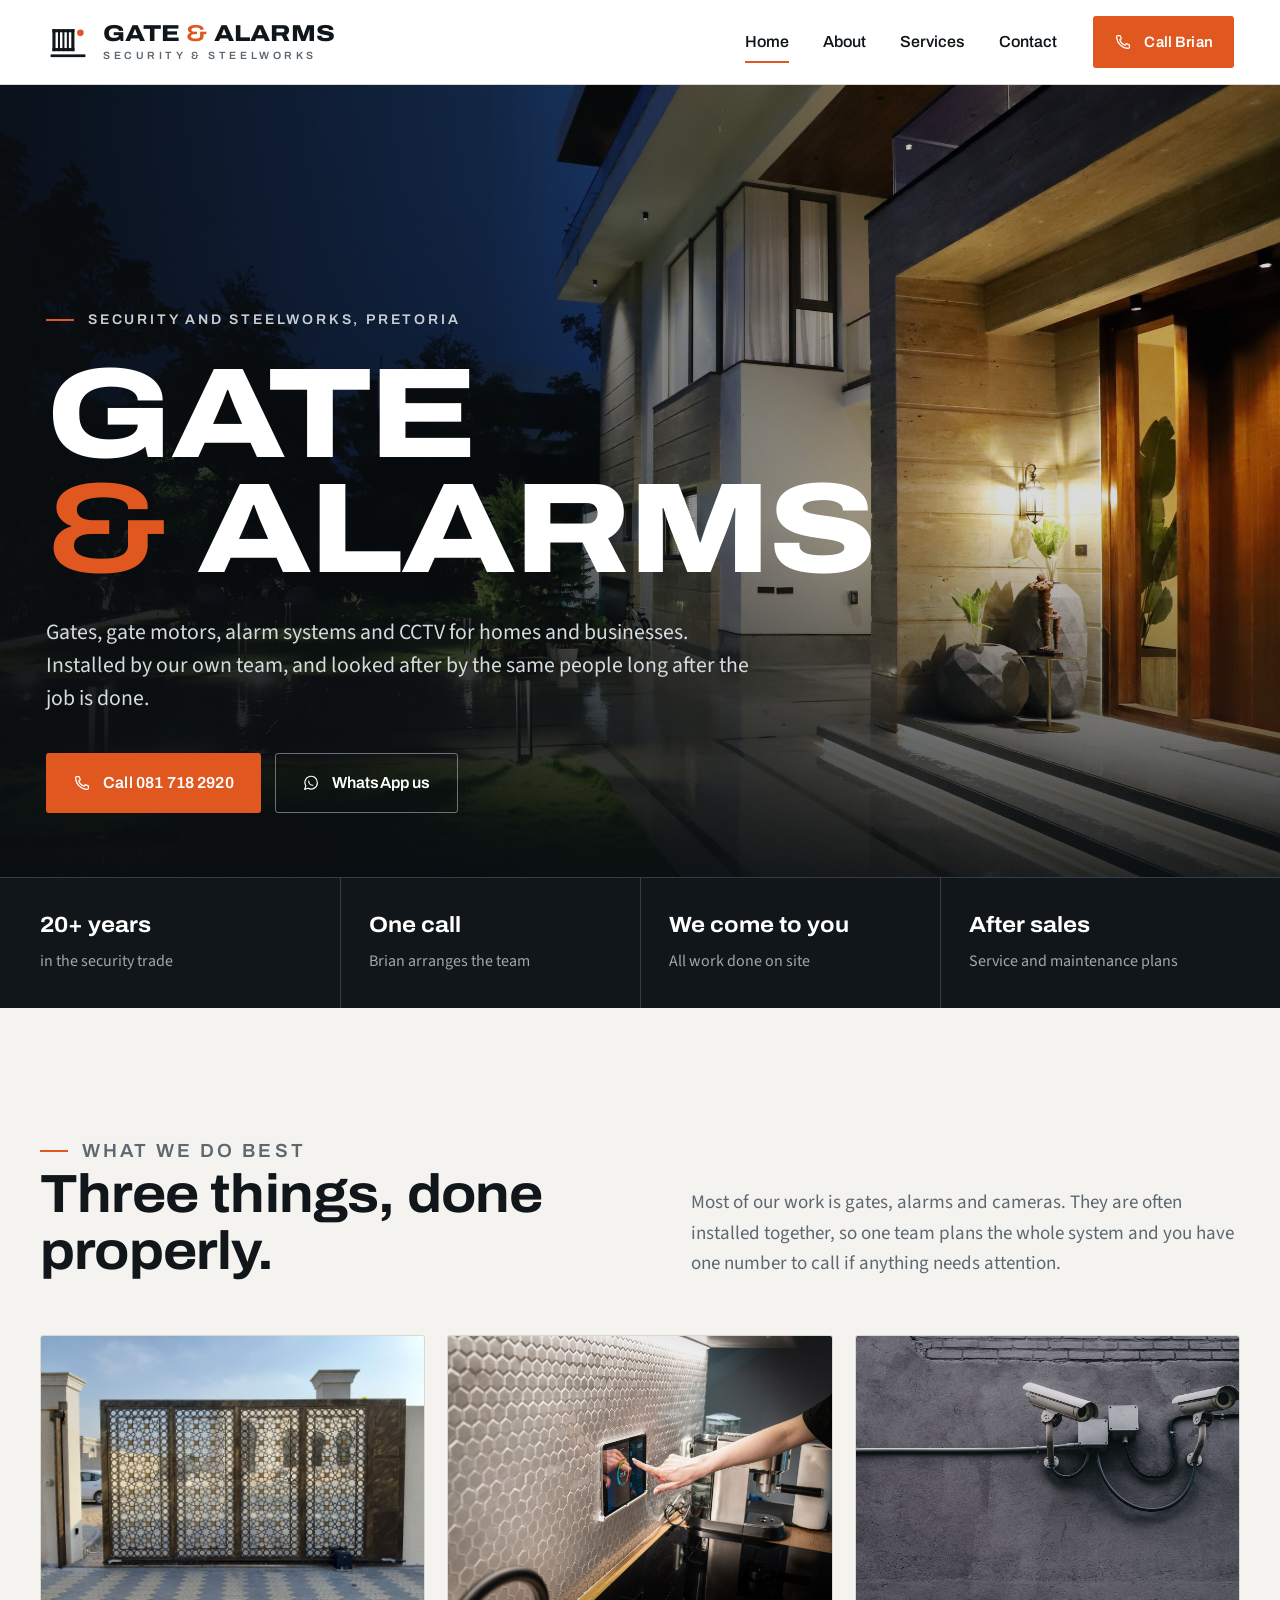
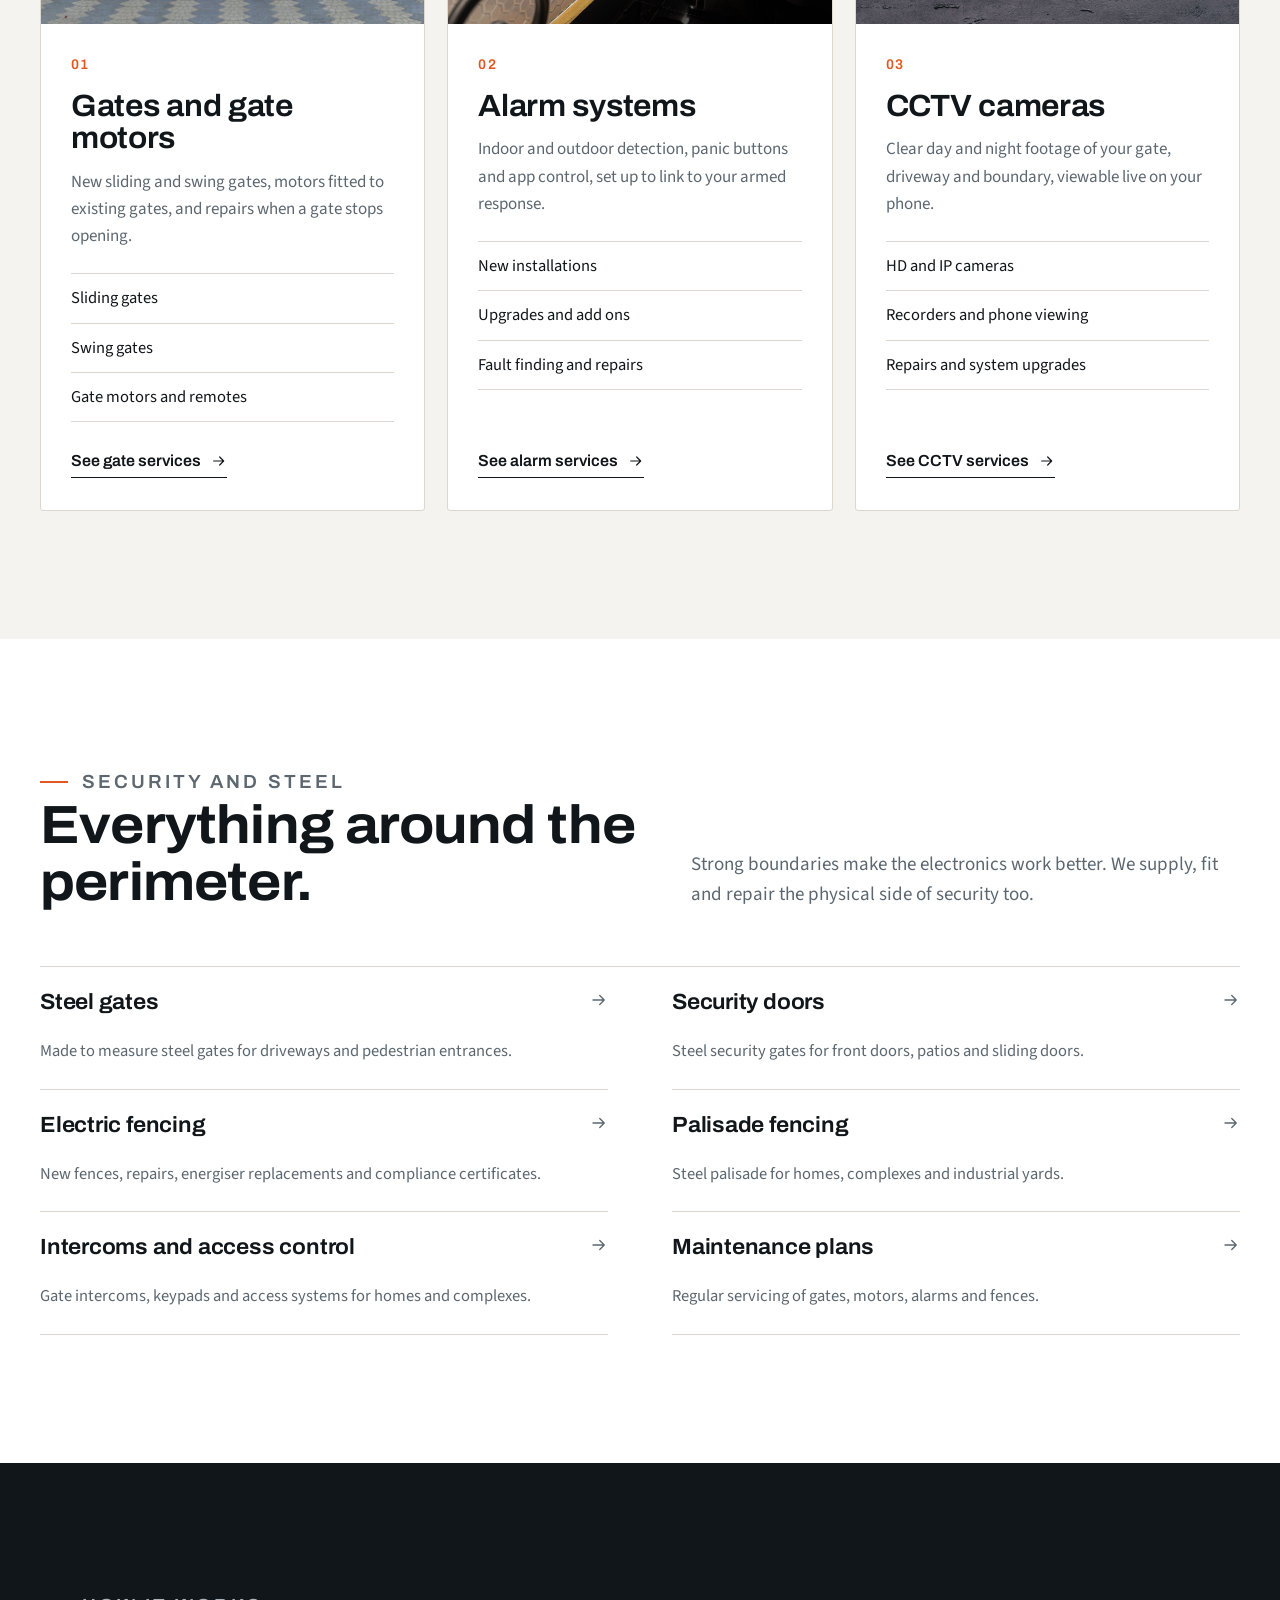
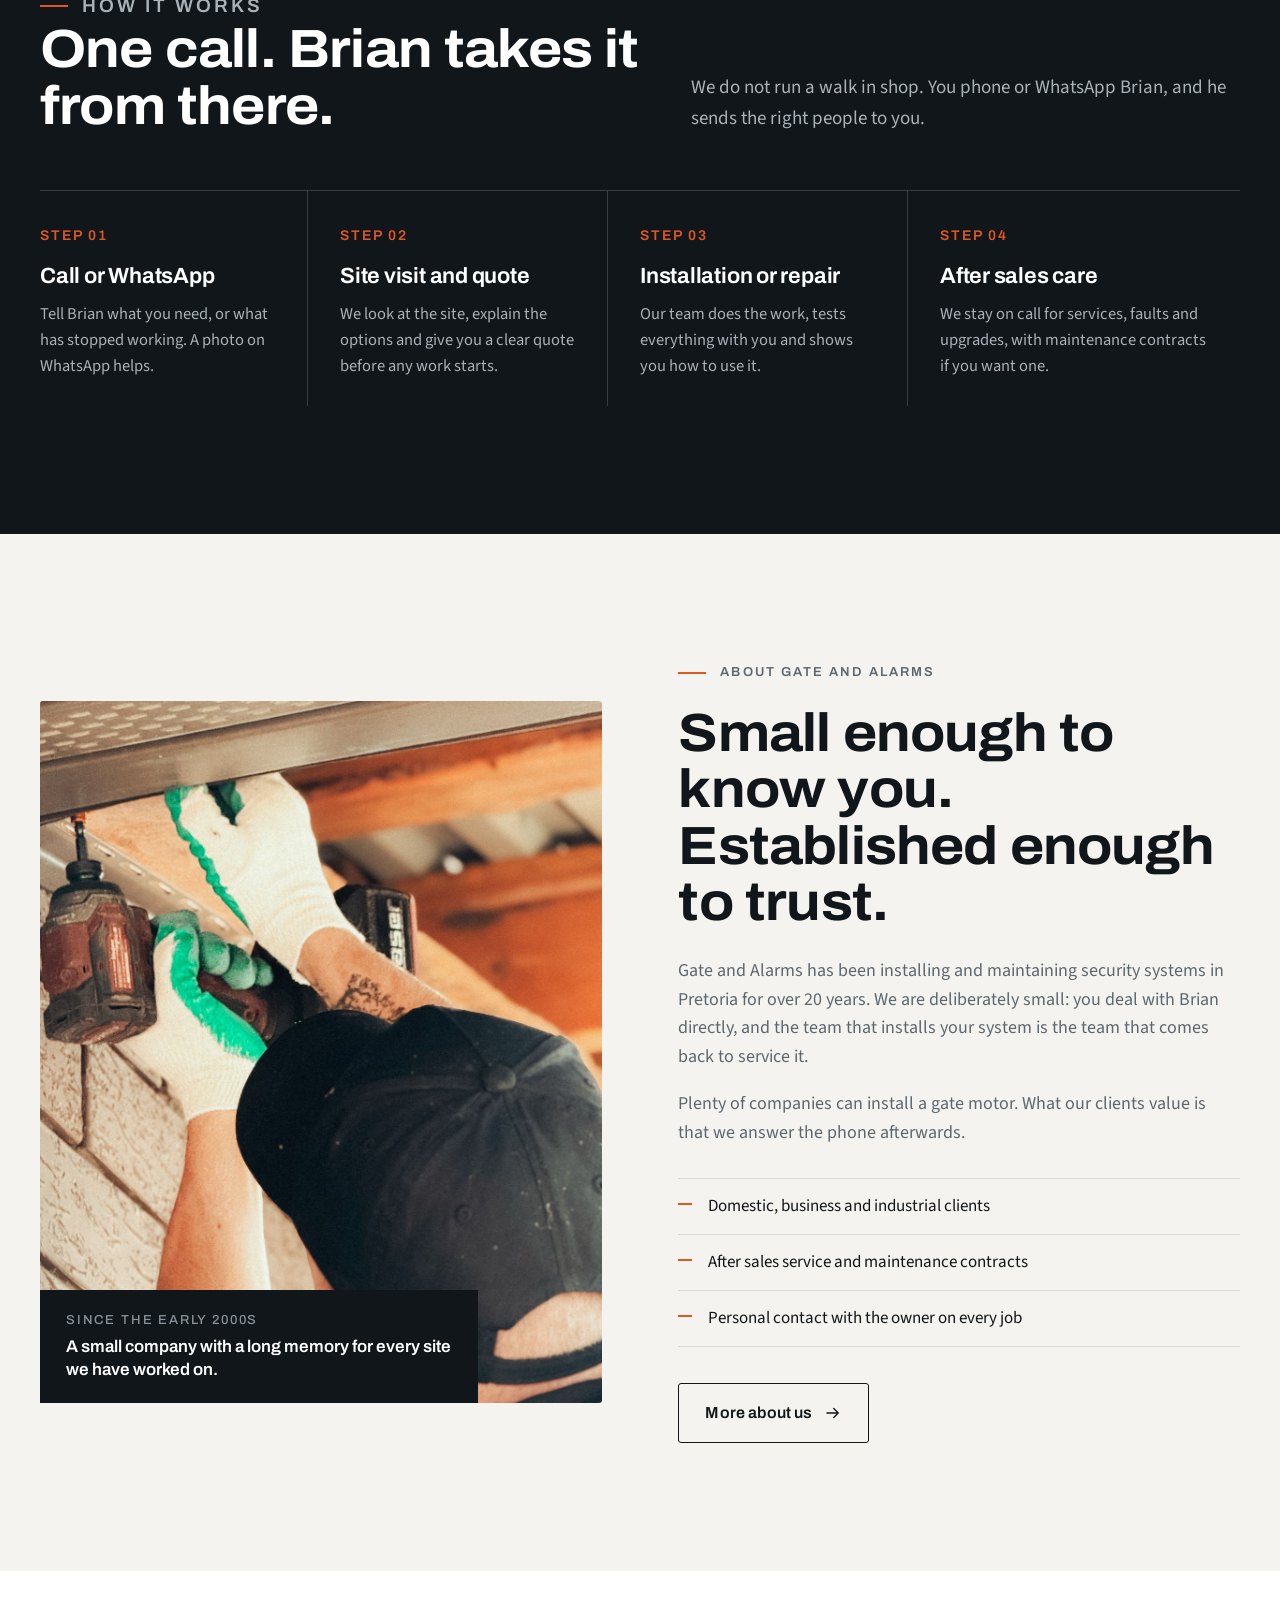
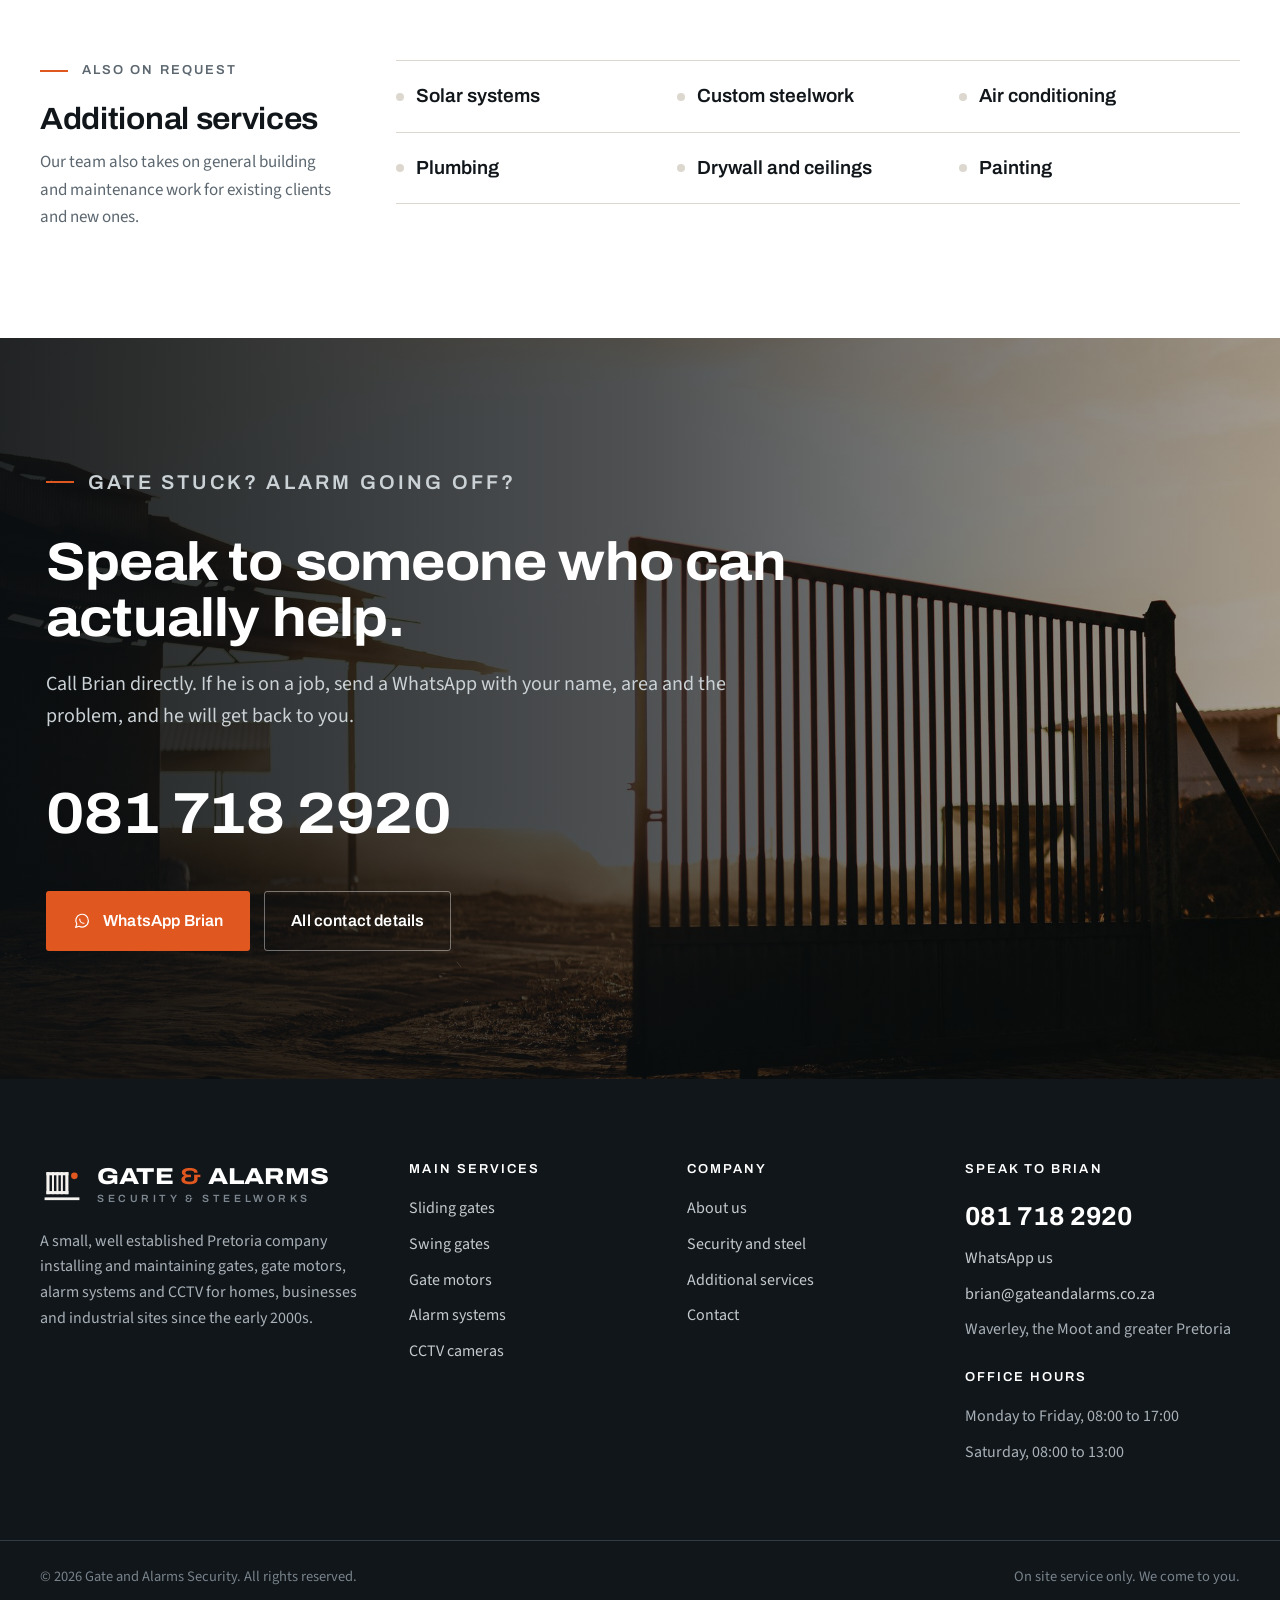
==== commit a334c78f: "Widen services page and photo bands to match the header Co-Authored-By: Claude Opus 5.5 <noreply@ant" ====
--- a/index.html
+++ b/index.html
@@ -16,7 +16,7 @@
 <link rel="preconnect" href="https://fonts.googleapis.com">
 <link rel="preconnect" href="https://fonts.gstatic.com" crossorigin>
 <link href="https://fonts.googleapis.com/css2?family=Archivo:wdth,wght@62..125,400..900&amp;family=Source+Sans+3:wght@400;500;600&amp;display=swap" rel="stylesheet">
-<link rel="stylesheet" href="assets/css/site.css?v=4">
+<link rel="stylesheet" href="assets/css/site.css?v=5">
 <script type="application/ld+json">
 {
   "@context": "https://schema.org",
@@ -286,6 +286,6 @@
   <a class="btn btn-signal" href="tel:+27817182920"><svg viewBox="0 0 24 24" fill="none" stroke="currentColor" stroke-width="1.6" stroke-linecap="round" stroke-linejoin="round" aria-hidden="true"><path d="M5 3.5h3.2l1.6 4.2-2.1 1.3a11 11 0 0 0 7.3 7.3l1.3-2.1 4.2 1.6V19a1.6 1.6 0 0 1-1.7 1.6A16.6 16.6 0 0 1 3.4 5.2 1.6 1.6 0 0 1 5 3.5z"/></svg>Call</a>
   <a class="btn btn-ink" href="https://wa.me/27817182920" target="_blank" rel="noopener"><svg viewBox="0 0 24 24" fill="none" stroke="currentColor" stroke-width="1.6" stroke-linecap="round" stroke-linejoin="round" aria-hidden="true"><path d="M20.5 11.6a8.4 8.4 0 0 1-12.4 7.4L3.5 20.5l1.6-4.4A8.4 8.4 0 1 1 20.5 11.6z"/><path d="M9 9.5c0 3 2.5 5.5 5.5 5.5"/></svg>WhatsApp</a>
 </div>
-<script src="assets/js/site.js?v=4"></script>
+<script src="assets/js/site.js?v=5"></script>
 </body>
 </html>
--- a/assets/css/site.css
+++ b/assets/css/site.css
@@ -130,7 +130,7 @@
   transition: box-shadow .3s var(--ease);
 }
 .site-header.scrolled { box-shadow: 0 8px 30px rgba(17,22,26,.08); }
-.site-header .wrap, .hero .wrap, .page-hero .wrap { max-width: var(--wrap-wide); padding-left: var(--gutter-wide); padding-right: var(--gutter-wide); }
+.site-header .wrap, .hero .wrap, .page-hero .wrap, .band .wrap, .wrap.wide { max-width: var(--wrap-wide); padding-left: var(--gutter-wide); padding-right: var(--gutter-wide); }
 .site-header .wrap { display: flex; align-items: center; justify-content: space-between; height: 84px; gap: 24px; }
 
 .brand { display: flex; align-items: center; gap: 13px; text-decoration: none; color: var(--ink); }
@@ -362,7 +362,7 @@
 .crumbs a:hover { color: var(--white); }
 
 /* ---------- Services page ---------- */
-.svc-layout { display: grid; grid-template-columns: 250px 1fr; gap: clamp(40px, 5vw, 80px); align-items: start; }
+.svc-layout { display: grid; grid-template-columns: 270px 1fr; gap: clamp(40px, 5vw, 80px); align-items: start; }
 .svc-index { position: sticky; top: 116px; }
 .svc-index h2 { font-size: 13px; letter-spacing: .16em; text-transform: uppercase; color: var(--steel); font-weight: 600; margin-bottom: 16px; }
 .svc-index ol { list-style: none; margin: 0 0 30px; padding: 0; border-top: 1px solid var(--line); }
